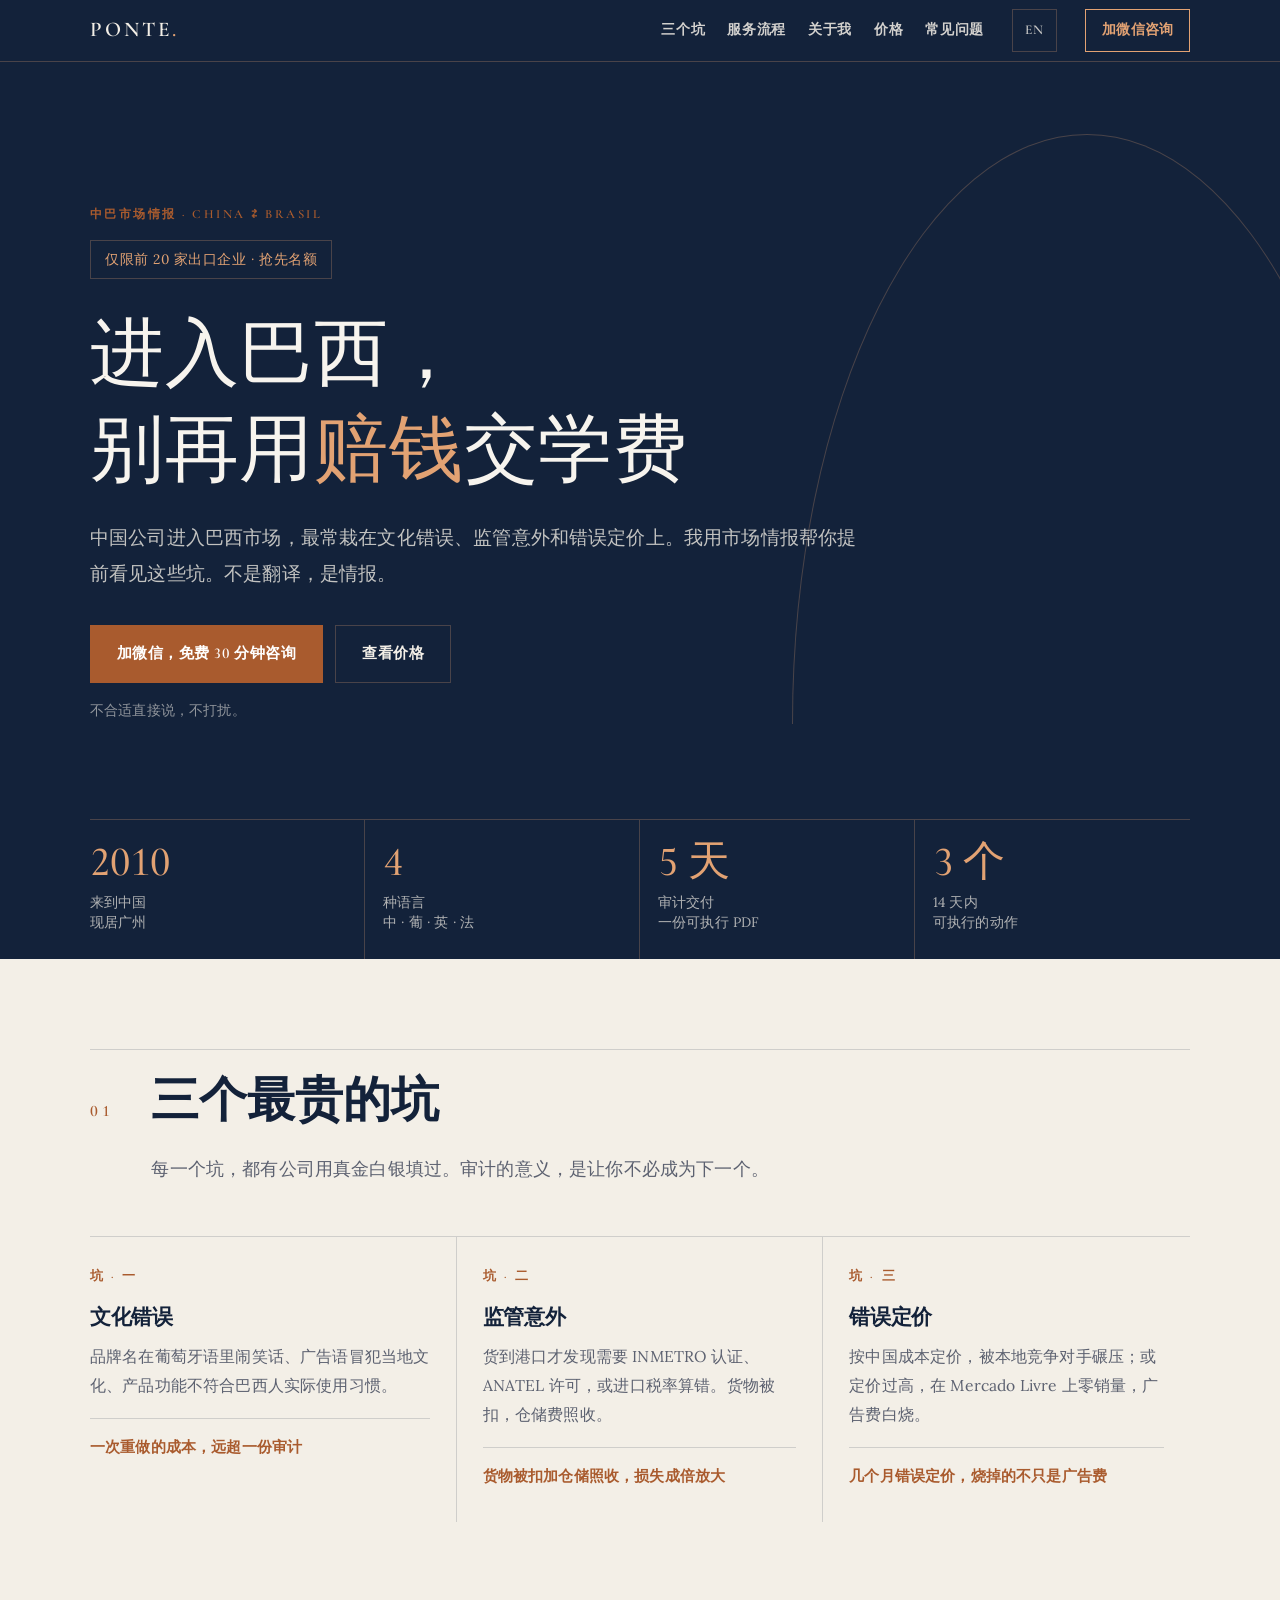
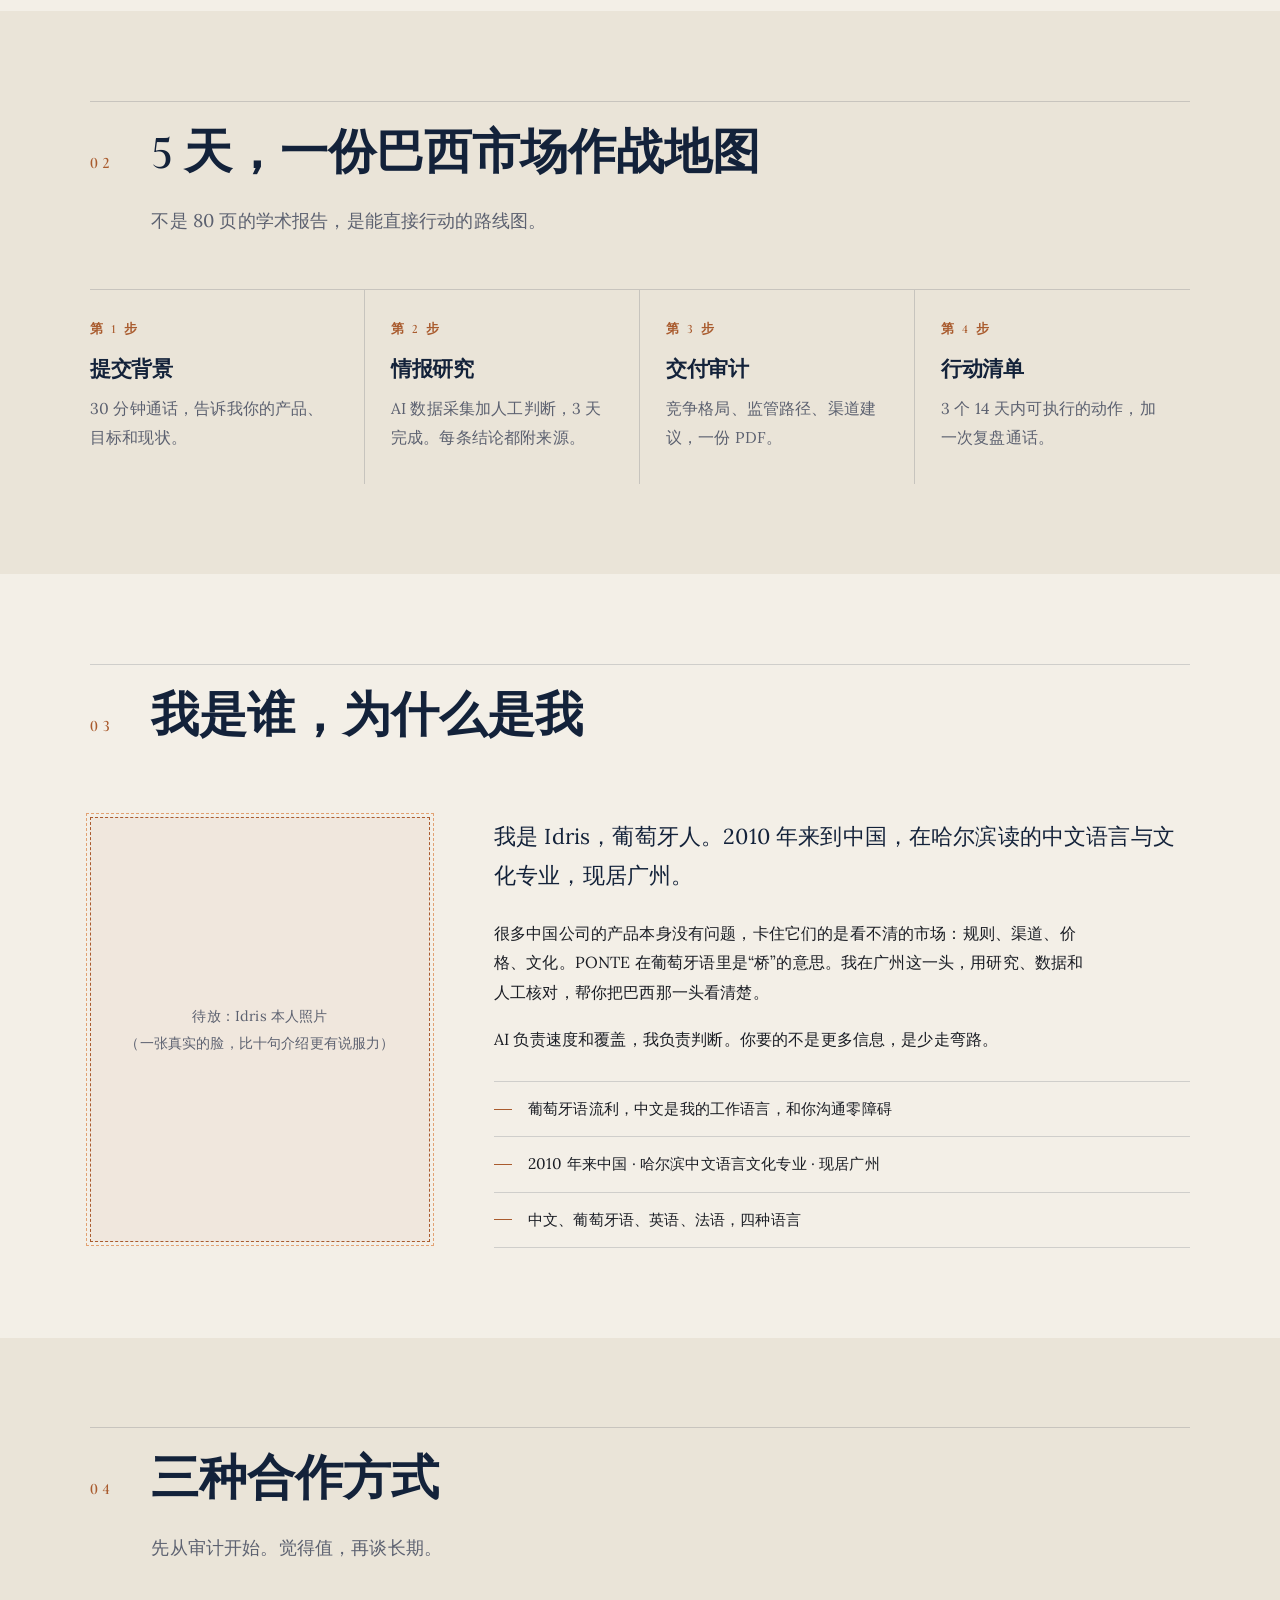
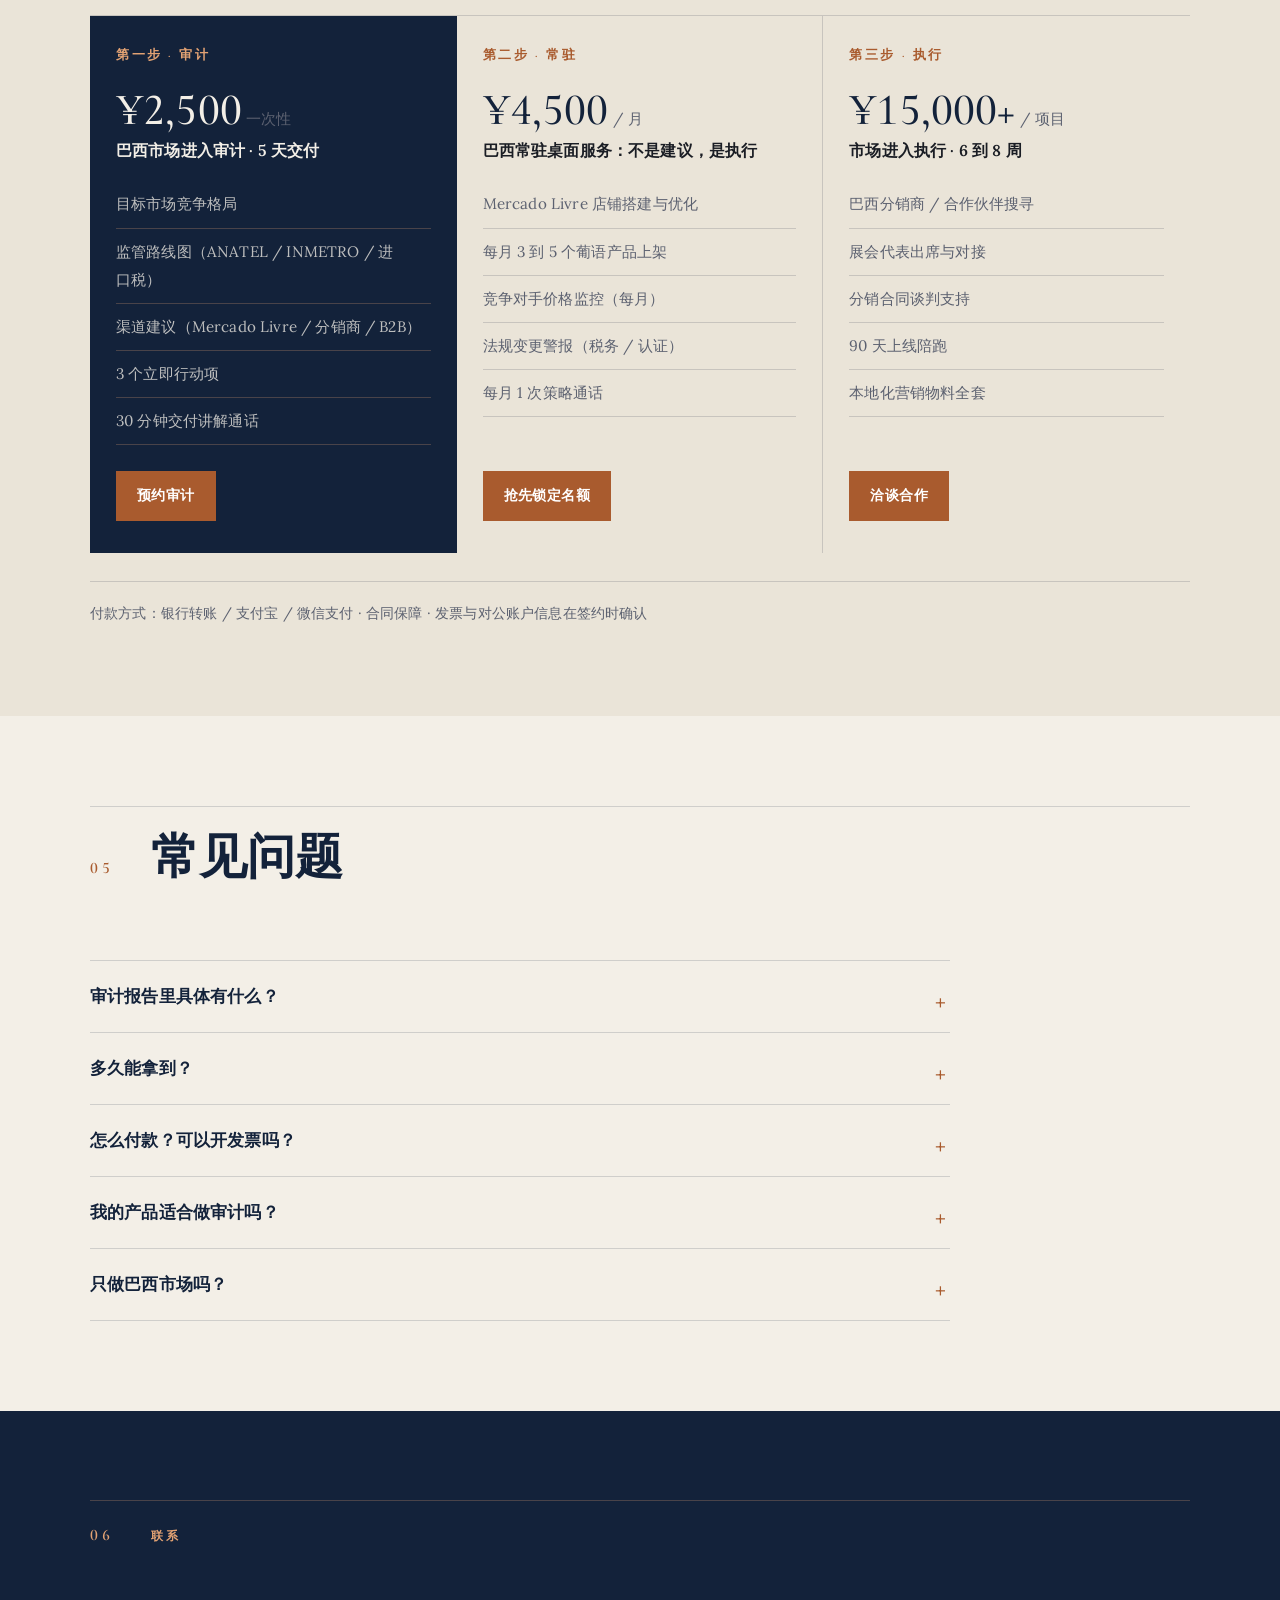
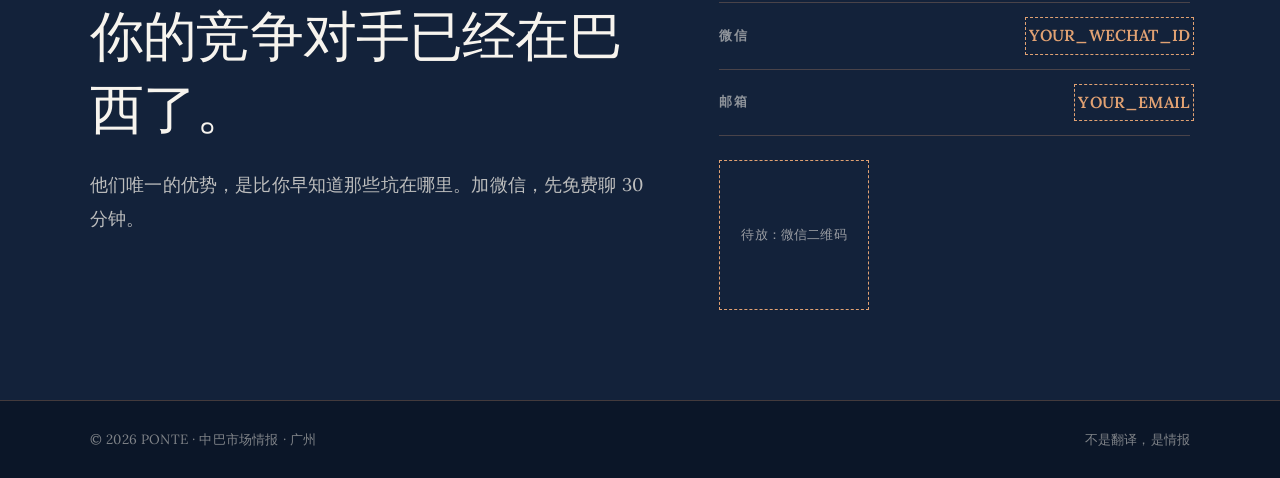
==== index.html @ df5a0ea7 "PONTE landing pages, preview version Co-Authored-By: Claude Opus 5.5 <noreply@anthropic.com>" ====
<!DOCTYPE html>
<html lang="zh-CN">
<head>
<meta charset="UTF-8">
<meta name="robots" content="noindex, nofollow">
<meta name="viewport" content="width=device-width, initial-scale=1.0">
<title>PONTE · 巴西市场情报</title>
<meta name="description" content="中国公司进入巴西市场，最常栽在文化错误、监管意外和错误定价上。PONTE 用市场情报帮你提前看见这些坑，不是翻译。">
<link rel="stylesheet" href="ponte.css">
<script>document.documentElement.classList.add('js')</script>
</head>
<body>

<nav>
  <a class="brand" href="#top">PONTE<b>.</b></a>
  <div class="nav-links">
    <a href="#pain">三个坑</a>
    <a href="#how">服务流程</a>
    <a href="#about">关于我</a>
    <a href="#pricing">价格</a>
    <a href="#faq">常见问题</a>
  </div>
  <a class="nav-lang" href="index-en.html" lang="en">EN</a>
  <a class="nav-cta" href="#contact">加微信咨询</a>
</nav>

<header class="hero" id="top">
  <div class="container">
    <span class="eyebrow">中巴市场情报 · China ⇄ Brasil</span>
    <span class="tag">仅限前 20 家出口企业 · 抢先名额</span>
    <h1>进入巴西，<br>别再用<em>赔钱</em>交学费</h1>
    <p class="hero-sub">中国公司进入巴西市场，最常栽在文化错误、监管意外和错误定价上。我用市场情报帮你提前看见这些坑。不是翻译，是情报。</p>
    <div class="hero-actions">
      <a class="btn" href="#contact">加微信，免费 30 分钟咨询</a>
      <a class="btn ghost" href="#pricing">查看价格</a>
    </div>
    <p class="hero-note">不合适直接说，不打扰。</p>

    <div class="ledger">
      <div><b>2010</b><span>来到中国<br>现居广州</span></div>
      <div><b>4</b><span>种语言<br>中 · 葡 · 英 · 法</span></div>
      <div><b>5 天</b><span>审计交付<br>一份可执行 PDF</span></div>
      <div><b>3 个</b><span>14 天内<br>可执行的动作</span></div>
    </div>
  </div>
</header>

<section class="section" id="pain">
  <div class="container">
    <div class="sec-head reveal">
      <span class="sec-num">01</span>
      <div class="sh-body">
        <h2 class="sec-title">三个最贵的坑</h2>
        <p class="lede">每一个坑，都有公司用真金白银填过。审计的意义，是让你不必成为下一个。</p>
      </div>
    </div>
    <div class="grid3 reveal">
      <div class="cell">
        <span class="k">坑 · 一</span>
        <h3>文化错误</h3>
        <p>品牌名在葡萄牙语里闹笑话、广告语冒犯当地文化、产品功能不符合巴西人实际使用习惯。</p>
        <p class="cost">一次重做的成本，远超一份审计</p>
      </div>
      <div class="cell">
        <span class="k">坑 · 二</span>
        <h3>监管意外</h3>
        <p>货到港口才发现需要 INMETRO 认证、ANATEL 许可，或进口税率算错。货物被扣，仓储费照收。</p>
        <p class="cost">货物被扣加仓储照收，损失成倍放大</p>
      </div>
      <div class="cell">
        <span class="k">坑 · 三</span>
        <h3>错误定价</h3>
        <p>按中国成本定价，被本地竞争对手碾压；或定价过高，在 Mercado Livre 上零销量，广告费白烧。</p>
        <p class="cost">几个月错误定价，烧掉的不只是广告费</p>
      </div>
    </div>
  </div>
</section>

<section class="section alt" id="how">
  <div class="container">
    <div class="sec-head reveal">
      <span class="sec-num">02</span>
      <div class="sh-body">
        <h2 class="sec-title">5 天，一份巴西市场作战地图</h2>
        <p class="lede">不是 80 页的学术报告，是能直接行动的路线图。</p>
      </div>
    </div>
    <div class="grid4 reveal">
      <div class="cell"><span class="k">第 1 步</span><h3>提交背景</h3><p>30 分钟通话，告诉我你的产品、目标和现状。</p></div>
      <div class="cell"><span class="k">第 2 步</span><h3>情报研究</h3><p>AI 数据采集加人工判断，3 天完成。每条结论都附来源。</p></div>
      <div class="cell"><span class="k">第 3 步</span><h3>交付审计</h3><p>竞争格局、监管路径、渠道建议，一份 PDF。</p></div>
      <div class="cell"><span class="k">第 4 步</span><h3>行动清单</h3><p>3 个 14 天内可执行的动作，加一次复盘通话。</p></div>
    </div>
  </div>
</section>

<section class="section" id="about">
  <div class="container">
    <div class="sec-head reveal">
      <span class="sec-num">03</span>
      <div class="sh-body"><h2 class="sec-title">我是谁，为什么是我</h2></div>
    </div>
    <div class="founder reveal">
      <div class="photo-slot todo">待放：Idris 本人照片<br>（一张真实的脸，比十句介绍更有说服力）</div>
      <div>
        <p class="big">我是 Idris，葡萄牙人。2010 年来到中国，在哈尔滨读的中文语言与文化专业，现居广州。</p>
        <p>很多中国公司的产品本身没有问题，卡住它们的是看不清的市场：规则、渠道、价格、文化。PONTE 在葡萄牙语里是“桥”的意思。我在广州这一头，用研究、数据和人工核对，帮你把巴西那一头看清楚。</p>
        <p>AI 负责速度和覆盖，我负责判断。你要的不是更多信息，是少走弯路。</p>
        <ul class="facts">
          <li>葡萄牙语流利，中文是我的工作语言，和你沟通零障碍</li>
          <li>2010 年来中国 · 哈尔滨中文语言文化专业 · 现居广州</li>
          <li>中文、葡萄牙语、英语、法语，四种语言</li>
        </ul>
      </div>
    </div>
  </div>
</section>

<section class="section alt" id="pricing">
  <div class="container">
    <div class="sec-head reveal">
      <span class="sec-num">04</span>
      <div class="sh-body">
        <h2 class="sec-title">三种合作方式</h2>
        <p class="lede">先从审计开始。觉得值，再谈长期。</p>
      </div>
    </div>
    <div class="grid3 reveal">
      <div class="cell tier feature">
        <span class="k">第一步 · 审计</span>
        <div class="price">¥2,500<small>一次性</small></div>
        <p class="what">巴西市场进入审计 · 5 天交付</p>
        <ul>
          <li>目标市场竞争格局</li>
          <li>监管路线图（ANATEL / INMETRO / 进口税）</li>
          <li>渠道建议（Mercado Livre / 分销商 / B2B）</li>
          <li>3 个立即行动项</li>
          <li>30 分钟交付讲解通话</li>
        </ul>
        <a class="btn" href="#contact">预约审计</a>
      </div>
      <div class="cell tier">
        <span class="k">第二步 · 常驻</span>
        <div class="price">¥4,500<small>/ 月</small></div>
        <p class="what">巴西常驻桌面服务：不是建议，是执行</p>
        <ul>
          <li>Mercado Livre 店铺搭建与优化</li>
          <li>每月 3 到 5 个葡语产品上架</li>
          <li>竞争对手价格监控（每月）</li>
          <li>法规变更警报（税务 / 认证）</li>
          <li>每月 1 次策略通话</li>
        </ul>
        <a class="btn" href="#contact">抢先锁定名额</a>
      </div>
      <div class="cell tier">
        <span class="k">第三步 · 执行</span>
        <div class="price">¥15,000+<small>/ 项目</small></div>
        <p class="what">市场进入执行 · 6 到 8 周</p>
        <ul>
          <li>巴西分销商 / 合作伙伴搜寻</li>
          <li>展会代表出席与对接</li>
          <li>分销合同谈判支持</li>
          <li>90 天上线陪跑</li>
          <li>本地化营销物料全套</li>
        </ul>
        <a class="btn" href="#contact">洽谈合作</a>
      </div>
    </div>
    <p class="paynote">付款方式：银行转账 / 支付宝 / 微信支付 · 合同保障 · 发票与对公账户信息在签约时确认</p>
  </div>
</section>

<section class="section" id="faq">
  <div class="container">
    <div class="sec-head reveal">
      <span class="sec-num">05</span>
      <div class="sh-body"><h2 class="sec-title">常见问题</h2></div>
    </div>
    <div class="faq reveal">
      <details><summary>审计报告里具体有什么？</summary>
        <p>竞争格局、监管路线（ANATEL / INMETRO / 进口税）、渠道建议（Mercado Livre / 分销商 / B2B），以及 3 个 14 天内可执行的动作。交付后有一次 30 分钟讲解通话。</p></details>
      <details><summary>多久能拿到？</summary>
        <p>背景通话之后 5 天内交付 PDF。</p></details>
      <details><summary>怎么付款？可以开发票吗？</summary>
        <p>支持银行转账、支付宝和微信支付。发票与对公账户信息在签约时确认。</p></details>
      <details><summary>我的产品适合做审计吗？</summary>
        <p>先加微信，免费聊 30 分钟。不合适我会直接告诉你，不浪费你的时间。</p></details>
      <details><summary>只做巴西市场吗？</summary>
        <p>是的，现阶段只做巴西。</p></details>
    </div>
  </div>
</section>

<section class="section on-dark" id="contact">
  <div class="container">
    <div class="sec-head reveal">
      <span class="sec-num">06</span>
      <div class="sh-body"><span class="eyebrow" style="margin:0">联系</span></div>
    </div>
    <div class="contact reveal">
      <div>
        <h2>你的竞争对手已经在巴西了。</h2>
        <p class="lede">他们唯一的优势，是比你早知道那些坑在哪里。加微信，先免费聊 30 分钟。</p>
      </div>
      <div>
        <div class="cards">
          <div class="row"><span>微信</span><b class="todo">YOUR_WECHAT_ID</b></div>
          <div class="row"><span>邮箱</span><b class="todo">YOUR_EMAIL</b></div>
        </div>
        <div class="qr-slot">待放：微信二维码</div>
      </div>
    </div>
  </div>
</section>

<footer><div class="container"><span>© 2026 PONTE · 中巴市场情报 · 广州</span><span>不是翻译，是情报</span></div></footer>

<script>
(function(){
  var els=document.querySelectorAll('.reveal');
  if(!('IntersectionObserver' in window)){els.forEach(function(e){e.classList.add('in')});return}
  var io=new IntersectionObserver(function(es){es.forEach(function(e){if(e.isIntersecting){e.target.classList.add('in');io.unobserve(e.target)}})},{rootMargin:'0px 0px -8% 0px'});
  els.forEach(function(e){io.observe(e)});
})();
</script>
</body>
</html>
---- ponte.css ----
/* ============================================================
   PONTE — design system v2
   Same language as the Roots Football Academy site: modernist,
   flat surfaces, ruled lines, no rounded corners, flush-left,
   numbered sections, ONE accent colour.
   Own palette (navy + copper) so PONTE reads as a separate business.
   Fonts are self-hosted: Google Fonts is blocked in mainland China.
   Chinese falls back to system serifs (Songti / Source Han / SimSun).
   ============================================================ */

@font-face{font-family:'Cormorant Garamond';font-style:normal;font-weight:500;font-display:swap;src:url('fonts/cormorant-garamond-latin-500-normal.woff2') format('woff2')}
@font-face{font-family:'Cormorant Garamond';font-style:normal;font-weight:600;font-display:swap;src:url('fonts/cormorant-garamond-latin-600-normal.woff2') format('woff2')}
@font-face{font-family:'Cormorant Garamond';font-style:italic;font-weight:500;font-display:swap;src:url('fonts/cormorant-garamond-latin-500-italic.woff2') format('woff2')}
@font-face{font-family:'Lora';font-style:normal;font-weight:400;font-display:swap;src:url('fonts/lora-latin-400-normal.woff2') format('woff2')}
@font-face{font-family:'Lora';font-style:normal;font-weight:600;font-display:swap;src:url('fonts/lora-latin-600-normal.woff2') format('woff2')}

:root{
  --navy:#13223A; --navy2:#0B1628;
  --copper:#A95B2E;            /* accent on light ground */
  --copper-lt:#E2A273;         /* accent on navy */
  --paper:#F3EFE7; --paper2:#EAE4D8;
  --ink:#1A1D24; --grey:#5C6170; --white:#FFFFFF;
  --line:rgba(19,34,58,.16);
  --line-dark:rgba(226,162,115,.26);
  --serif-d:'Cormorant Garamond','Songti SC','STSong','Source Han Serif SC','Noto Serif SC','SimSun',Georgia,serif;
  --serif-b:'Lora','Songti SC','STSong','Source Han Serif SC','Noto Serif SC','SimSun',Georgia,serif;
  --pad:clamp(56px,7vw,104px);
  --gut:clamp(16px,5vw,40px);
}
*{margin:0;padding:0;box-sizing:border-box}
html{-webkit-text-size-adjust:100%}
body{font-variant-numeric:lining-nums;font-family:var(--serif-b);color:var(--ink);background:var(--paper);line-height:1.7;
  font-size:16px;overflow-x:hidden;text-wrap:pretty;-webkit-font-smoothing:antialiased}
:lang(zh) body,body:lang(zh){letter-spacing:.01em;line-height:1.85}
h1,h2,h3,h4{font-variant-numeric:lining-nums;font-family:var(--serif-d);font-weight:600;letter-spacing:-.015em;line-height:1.14}
a{color:inherit;text-decoration:none}
img{max-width:100%;display:block}
::selection{background:var(--copper-lt);color:var(--navy2)}
.container{max-width:1180px;margin:0 auto;padding:0 var(--gut)}
.section{padding:var(--pad) 0}
.on-dark{background:var(--navy);color:var(--paper)}
.alt{background:var(--paper2)}

/* ---------- type ---------- */
.eyebrow{display:block;font-family:var(--serif-d);font-weight:600;font-size:.78rem;letter-spacing:.2em;
  text-transform:uppercase;color:var(--copper);margin-bottom:14px}
.on-dark .eyebrow{color:var(--copper-lt)}
.sec-head{display:flex;gap:clamp(16px,3vw,44px);align-items:baseline;border-top:1px solid var(--line);
  padding-top:20px;margin-bottom:clamp(30px,4vw,52px)}
.on-dark .sec-head{border-color:var(--line-dark)}
.sec-num{font-family:var(--serif-d);font-size:1rem;font-weight:600;letter-spacing:.22em;color:var(--copper);
  font-variant-numeric:lining-nums tabular-nums;flex-shrink:0}
.on-dark .sec-num{color:var(--copper-lt)}
.sh-body{flex:1;min-width:0}
.sec-title{font-size:clamp(1.75rem,3.9vw,3rem);line-height:1.12;color:var(--navy);margin-bottom:.4em}
body:lang(zh) .sec-title{line-height:1.3;letter-spacing:0}
.on-dark .sec-title{color:var(--paper)}
.lede{font-size:clamp(1rem,1.5vw,1.15rem);color:var(--grey);max-width:62ch}
.on-dark .lede{color:rgba(243,239,231,.76)}

/* ---------- nav ---------- */
nav{position:sticky;top:0;z-index:100;height:62px;display:flex;align-items:center;gap:28px;
  padding:0 max(var(--gut),calc((100% - 1180px)/2 + var(--gut)));background:var(--navy);
  border-bottom:1px solid var(--line-dark);color:rgba(243,239,231,.86)}
.brand{font-family:var(--serif-d);font-weight:600;font-size:21px;letter-spacing:.14em;color:var(--paper)}
.brand b{color:var(--copper-lt);font-weight:600}
.nav-links{display:flex;gap:22px;margin-left:auto;font-family:var(--serif-d);font-weight:600;font-size:13.5px;
  letter-spacing:.05em;white-space:nowrap}
.nav-links a:hover{color:var(--copper-lt)}
.nav-cta{color:var(--copper-lt);border:1px solid var(--copper-lt);padding:8px 16px;font-family:var(--serif-d);
  font-weight:600;font-size:13.5px;white-space:nowrap;transition:background .18s}
.nav-cta:hover{background:rgba(226,162,115,.14)}
.nav-lang{font-family:var(--serif-d);font-weight:600;font-size:13.5px;letter-spacing:.08em;color:rgba(243,239,231,.8);border:1px solid var(--line-dark);padding:8px 12px}
.nav-lang:hover{color:var(--copper-lt)}
@media(max-width:820px){.nav-links{display:none}.nav-lang{margin-left:auto}.nav-cta{padding:8px 12px}}

/* ---------- hero ---------- */
.hero{background:var(--navy);color:var(--paper);position:relative;overflow:hidden;
  padding:clamp(72px,11vw,150px) 0 0}
.hero::after{content:"";position:absolute;right:-8vw;top:8%;width:46vw;height:46vw;max-width:620px;max-height:620px;
  border:1px solid var(--line-dark);border-radius:50% 50% 0 0/100% 100% 0 0;border-bottom:none;pointer-events:none}
.hero .container{position:relative;z-index:1}
.hero .tag{display:inline-block;border:1px solid var(--line-dark);color:var(--copper-lt);font-size:.85rem;
  padding:6px 14px;margin-bottom:28px;letter-spacing:.04em}
.hero h1{font-weight:500;font-size:clamp(2.1rem,6.4vw,4.6rem);line-height:1.12;max-width:14em;color:#F7F4EE}
body:lang(zh) .hero h1{line-height:1.3;letter-spacing:.01em}
.hero h1 em{font-style:normal;color:var(--copper-lt)}
.hero-sub{margin-top:22px;max-width:40em;font-size:clamp(1rem,1.6vw,1.2rem);color:rgba(243,239,231,.78)}
.hero-actions{display:flex;gap:12px;flex-wrap:wrap;margin-top:34px}
.btn{display:inline-flex;align-items:center;justify-content:center;gap:8px;font-family:var(--serif-d);
  font-weight:600;font-size:15px;letter-spacing:.03em;padding:14px 26px;border:1px solid var(--copper);
  background:var(--copper);color:#fff;transition:background .18s,color .18s;cursor:pointer}
.btn:hover{background:transparent;color:var(--copper)}
.on-dark .btn:hover,.hero .btn:hover{color:var(--copper-lt)}
.btn.ghost{background:transparent;color:var(--paper);border-color:var(--line-dark)}
.btn.ghost:hover{border-color:var(--copper-lt);color:var(--copper-lt)}
.hero-note{margin-top:14px;font-size:.88rem;color:rgba(243,239,231,.56)}

/* ledger: the credentials strip under the hero, as on the Roots site */
.ledger{display:grid;grid-template-columns:repeat(4,1fr);margin-top:clamp(56px,8vw,96px);
  border-top:1px solid var(--line-dark)}
.ledger div{padding:22px 18px 26px 0;border-right:1px solid var(--line-dark)}
.ledger div+div{padding-left:18px}
.ledger div:last-child{border-right:none}
.ledger b{display:block;font-family:var(--serif-d);font-weight:500;font-size:clamp(1.8rem,3.4vw,2.6rem);
  line-height:1;color:var(--copper-lt);font-variant-numeric:lining-nums tabular-nums}
.ledger span{display:block;margin-top:8px;font-size:.86rem;color:rgba(243,239,231,.7);line-height:1.5}
@media(max-width:720px){.ledger{grid-template-columns:1fr 1fr}
  .ledger div:nth-child(2){border-right:none}
  .ledger div:nth-child(3){padding-left:0}
  .ledger div:nth-child(n+3){border-top:1px solid var(--line-dark)}}

/* ---------- ruled grids ---------- */
.grid3{display:grid;grid-template-columns:repeat(3,1fr);border-top:1px solid var(--line)}
.grid4{display:grid;grid-template-columns:repeat(4,1fr);border-top:1px solid var(--line)}
.cell{padding:28px 26px 32px 0;border-right:1px solid var(--line)}
.cell+.cell{padding-left:26px}
.cell:last-child{border-right:none}
.on-dark .grid3,.on-dark .grid4{border-color:var(--line-dark)}
.on-dark .cell{border-color:var(--line-dark)}
.cell .k{font-family:var(--serif-d);font-weight:600;font-size:.8rem;letter-spacing:.2em;color:var(--copper);display:block;margin-bottom:14px}
.cell h3{font-size:1.5rem;color:var(--navy);margin-bottom:10px}
body:lang(zh) .cell h3{font-size:1.3rem;line-height:1.4}
.on-dark .cell h3{color:var(--paper)}
.cell p{color:var(--grey);font-size:.98rem}
.on-dark .cell p{color:rgba(243,239,231,.74)}
.cell .cost{margin-top:18px;padding-top:14px;border-top:1px solid var(--line);font-size:.92rem;color:var(--copper);font-weight:600}
@media(max-width:900px){.grid4{grid-template-columns:1fr 1fr}
  .grid4 .cell:nth-child(2){border-right:none}
  .grid4 .cell:nth-child(3){padding-left:0}
  .grid4 .cell:nth-child(n+3){border-top:1px solid var(--line)}}
@media(max-width:720px){.grid3,.grid4{grid-template-columns:1fr}
  .cell,.cell+.cell,.grid4 .cell:nth-child(3){padding:24px 0 26px;border-right:none}
  .cell+.cell,.grid4 .cell:nth-child(n+2){border-top:1px solid var(--line)}
  .on-dark .cell+.cell{border-color:var(--line-dark)}}

/* ---------- founder ---------- */
.founder{display:grid;grid-template-columns:minmax(220px,340px) 1fr;gap:clamp(28px,5vw,72px);align-items:start}
.photo-slot{aspect-ratio:4/5;border:1px dashed var(--copper);display:flex;align-items:center;justify-content:center;
  text-align:center;padding:20px;color:var(--grey);font-size:.9rem;background:rgba(169,91,46,.05)}
.founder p{margin-bottom:1.1em;max-width:60ch}
.founder p.big{font-family:var(--serif-d);font-size:clamp(1.3rem,2.2vw,1.7rem);line-height:1.45;color:var(--navy)}
body:lang(zh) .founder p.big{font-family:var(--serif-b);font-size:clamp(1.1rem,1.8vw,1.35rem);line-height:1.8}
.facts{list-style:none;border-top:1px solid var(--line);margin-top:26px}
.facts li{padding:13px 0;border-bottom:1px solid var(--line);display:flex;gap:16px;font-size:.96rem}
.facts li::before{content:"";width:18px;height:1px;background:var(--copper);margin-top:.9em;flex-shrink:0}
@media(max-width:760px){.founder{grid-template-columns:1fr}.photo-slot{max-width:280px}}

/* ---------- pricing ---------- */
.tier{display:flex;flex-direction:column}
.tier .price{font-family:var(--serif-d);font-weight:500;font-size:clamp(2rem,3.6vw,2.8rem);line-height:1;color:var(--navy);
  font-variant-numeric:lining-nums tabular-nums;margin:6px 0 4px}
.tier .price small{font-size:.95rem;color:var(--grey);font-family:var(--serif-b);font-weight:400;margin-left:4px}
.tier .what{font-weight:600;color:var(--ink);margin-bottom:16px}
.tier ul{list-style:none;margin-bottom:26px;flex:1}
.tier li{padding:9px 0;border-bottom:1px solid var(--line);font-size:.95rem;color:var(--grey)}
.tier .btn{align-self:flex-start;padding:11px 20px;font-size:14px}
.tier.feature{background:var(--navy);color:var(--paper);padding-left:26px;padding-right:26px;border-right:none}
.tier.feature .price,.tier.feature .what{color:var(--paper)}
.tier.feature li{color:rgba(243,239,231,.76);border-color:var(--line-dark)}
.tier.feature .k{color:var(--copper-lt)}
@media(max-width:720px){.tier.feature{padding:26px 20px}}
.paynote{margin-top:28px;padding-top:18px;border-top:1px solid var(--line);font-size:.9rem;color:var(--grey)}

/* ---------- FAQ ---------- */
.faq{border-top:1px solid var(--line);max-width:860px}
.faq details{border-bottom:1px solid var(--line)}
.faq summary{list-style:none;cursor:pointer;padding:20px 40px 20px 0;position:relative;font-weight:600;color:var(--navy);font-size:1.05rem}
.faq summary::-webkit-details-marker{display:none}
.faq summary::after{content:"+";position:absolute;right:4px;top:14px;font-family:var(--serif-d);font-size:1.7rem;color:var(--copper);transition:transform .2s}
.faq details[open] summary::after{transform:rotate(45deg)}
.faq details p{padding:0 0 22px;color:var(--grey);max-width:66ch}

/* ---------- contact ---------- */
.contact{display:grid;grid-template-columns:1.2fr 1fr;gap:clamp(28px,5vw,72px);align-items:start}
.contact h2{font-weight:500;font-size:clamp(2rem,4.6vw,3.4rem);line-height:1.15;color:#F7F4EE}
body:lang(zh) .contact h2{line-height:1.35}
.contact .lede{margin-top:18px}
.cards{border-top:1px solid var(--line-dark)}
.cards .row{display:flex;justify-content:space-between;align-items:center;gap:16px;padding:18px 0;border-bottom:1px solid var(--line-dark)}
.cards .row span{font-size:.82rem;letter-spacing:.14em;text-transform:uppercase;color:rgba(243,239,231,.56);font-family:var(--serif-d);font-weight:600}
.cards .row b{font-weight:600;color:var(--copper-lt);word-break:break-all;text-align:right}
.qr-slot{margin-top:24px;width:150px;aspect-ratio:1;border:1px dashed var(--copper-lt);display:flex;align-items:center;
  justify-content:center;text-align:center;font-size:.82rem;color:rgba(243,239,231,.6);padding:12px}
.todo{outline:1px dashed var(--copper-lt);outline-offset:3px}
@media(max-width:820px){.contact{grid-template-columns:1fr}}

footer{background:var(--navy2);color:rgba(243,239,231,.5);font-size:.84rem;padding:26px 0;border-top:1px solid var(--line-dark)}
footer .container{display:flex;justify-content:space-between;gap:16px;flex-wrap:wrap}

/* ---------- motion ---------- */
.js .reveal{opacity:0;transform:translateY(14px);transition:opacity .7s ease,transform .7s ease}
.js .reveal.in{opacity:1;transform:none}
@media(prefers-reduced-motion:reduce){html{scroll-behavior:auto}.js .reveal{opacity:1;transform:none;transition:none}}
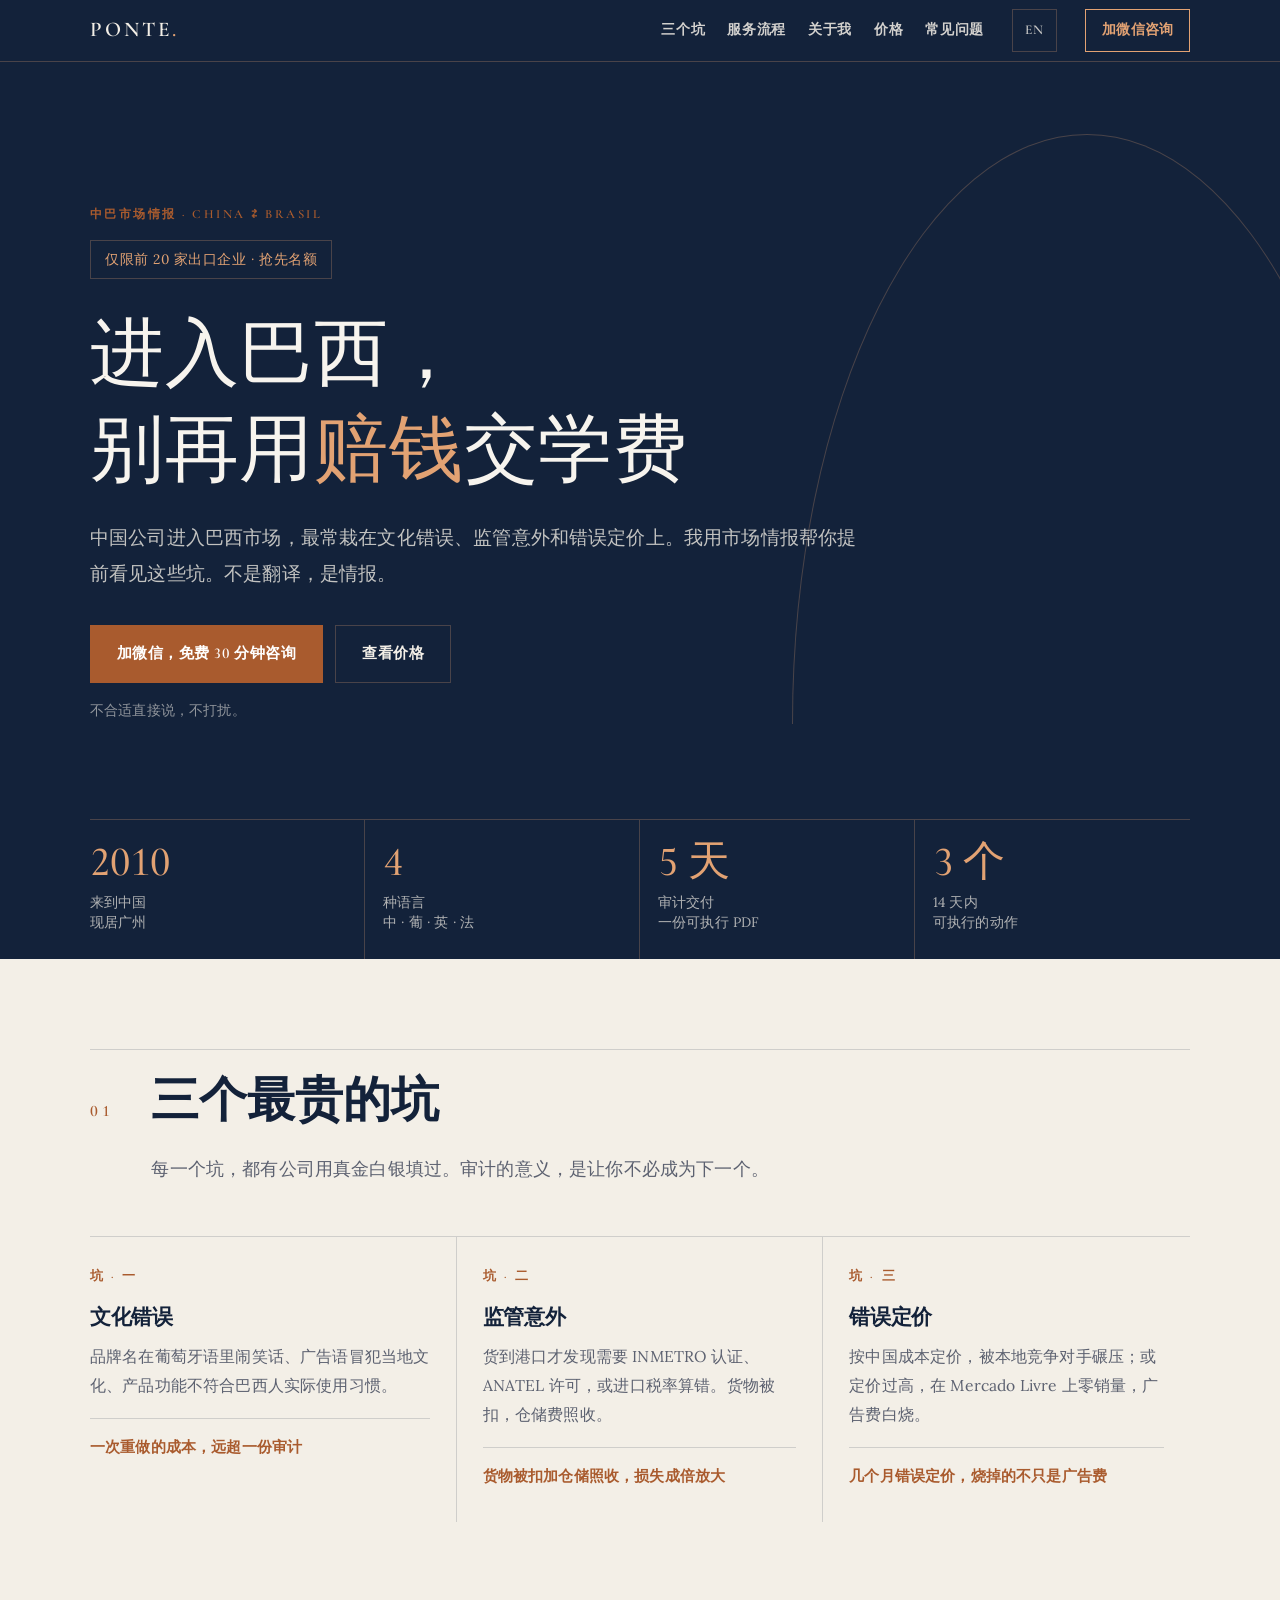
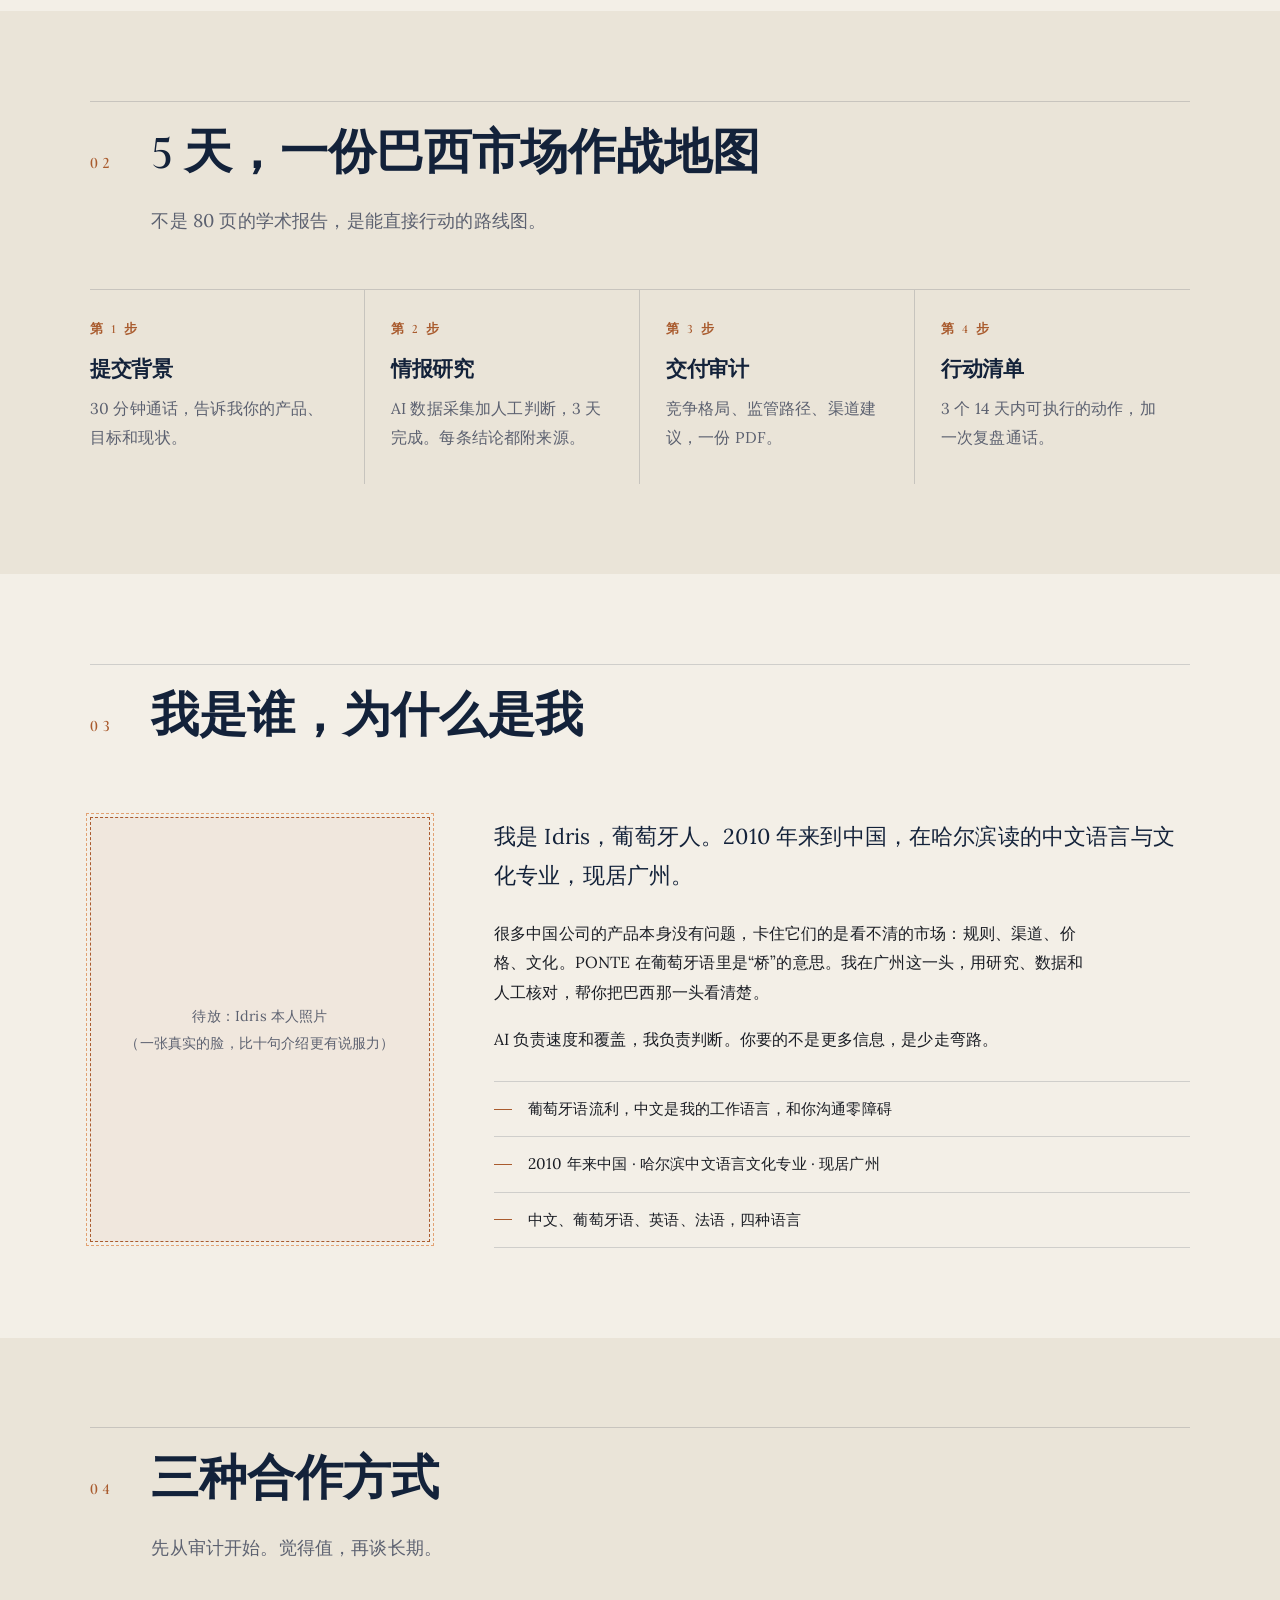
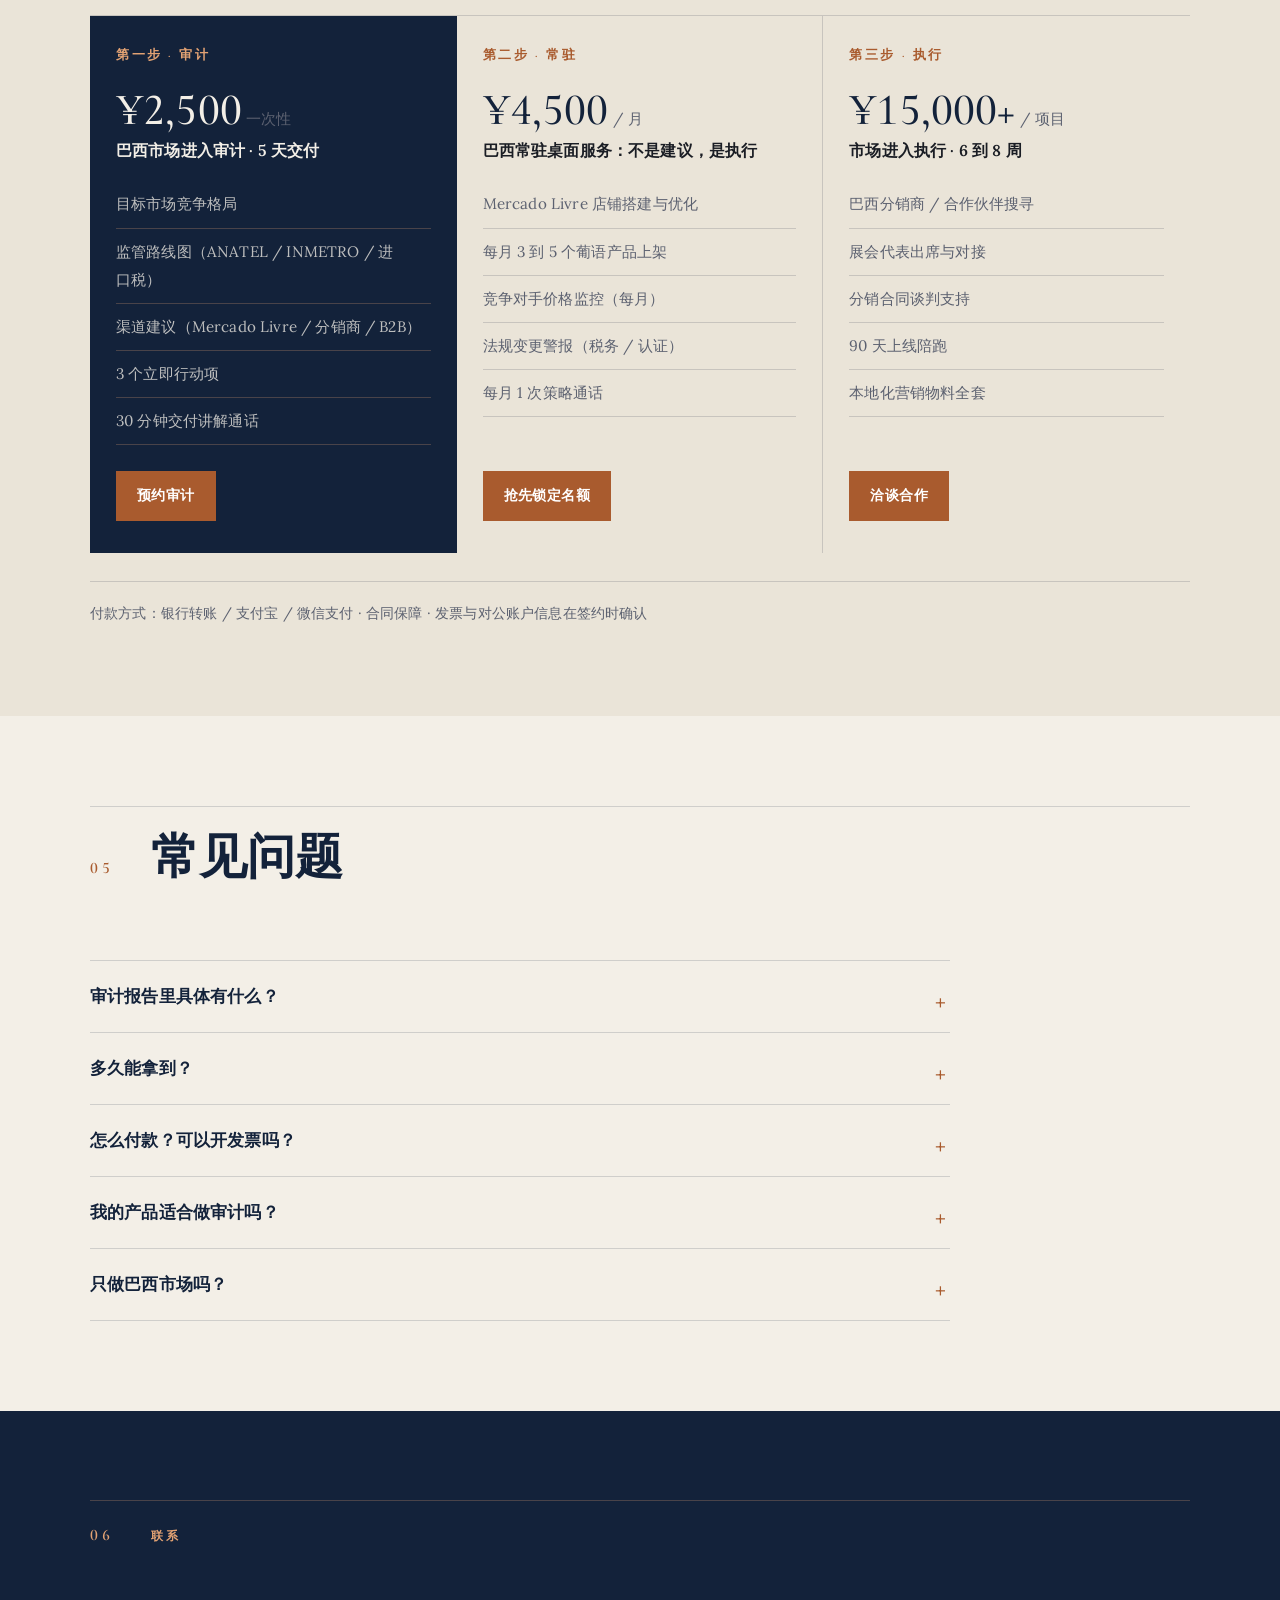
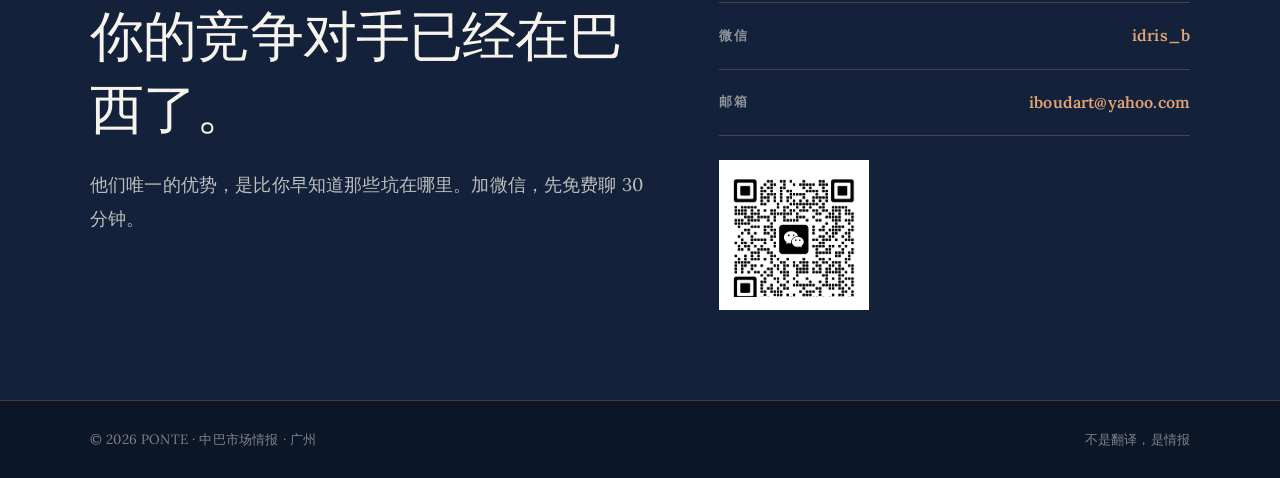
==== commit af98cac1: "Add real contacts, remove factory audit and QC cards, 2-column services Co-Authored-By: Claude Sonne" ====
--- a/index.html
+++ b/index.html
@@ -205,10 +205,10 @@
       </div>
       <div>
         <div class="cards">
-          <div class="row"><span>微信</span><b class="todo">YOUR_WECHAT_ID</b></div>
-          <div class="row"><span>邮箱</span><b class="todo">YOUR_EMAIL</b></div>
+          <div class="row"><span>微信</span><b>idris_b</b></div>
+          <div class="row"><span>邮箱</span><b><a href="mailto:iboudart@yahoo.com">iboudart@yahoo.com</a></b></div>
         </div>
-        <div class="qr-slot">待放：微信二维码</div>
+        <img class="qr-img" src="wechat-qr.png" alt="WeChat QR idris_b" width="150" height="150">
       </div>
     </div>
   </div>
--- a/ponte.css
+++ b/ponte.css
@@ -72,7 +72,7 @@
 .nav-cta:hover{background:rgba(226,162,115,.14)}
 .nav-lang{font-family:var(--serif-d);font-weight:600;font-size:13.5px;letter-spacing:.08em;color:rgba(243,239,231,.8);border:1px solid var(--line-dark);padding:8px 12px}
 .nav-lang:hover{color:var(--copper-lt)}
-@media(max-width:820px){.nav-links{display:none}.nav-lang{margin-left:auto}.nav-cta{padding:8px 12px}}
+@media(max-width:820px){.nav-links{display:none}.nav-lang,.nav-links+.nav-cta{margin-left:auto}.nav-cta{padding:8px 12px}}
 
 /* ---------- hero ---------- */
 .hero{background:var(--navy);color:var(--paper);position:relative;overflow:hidden;
@@ -112,6 +112,7 @@
 
 /* ---------- ruled grids ---------- */
 .grid3{display:grid;grid-template-columns:repeat(3,1fr);border-top:1px solid var(--line)}
+.grid2{display:grid;grid-template-columns:repeat(2,1fr);border-top:1px solid var(--line)}
 .grid4{display:grid;grid-template-columns:repeat(4,1fr);border-top:1px solid var(--line)}
 .cell{padding:28px 26px 32px 0;border-right:1px solid var(--line)}
 .cell+.cell{padding-left:26px}
@@ -129,7 +130,7 @@
   .grid4 .cell:nth-child(2){border-right:none}
   .grid4 .cell:nth-child(3){padding-left:0}
   .grid4 .cell:nth-child(n+3){border-top:1px solid var(--line)}}
-@media(max-width:720px){.grid3,.grid4{grid-template-columns:1fr}
+@media(max-width:720px){.grid2,.grid3,.grid4{grid-template-columns:1fr}
   .cell,.cell+.cell,.grid4 .cell:nth-child(3){padding:24px 0 26px;border-right:none}
   .cell+.cell,.grid4 .cell:nth-child(n+2){border-top:1px solid var(--line)}
   .on-dark .cell+.cell{border-color:var(--line-dark)}}
@@ -180,6 +181,8 @@
 .cards .row{display:flex;justify-content:space-between;align-items:center;gap:16px;padding:18px 0;border-bottom:1px solid var(--line-dark)}
 .cards .row span{font-size:.82rem;letter-spacing:.14em;text-transform:uppercase;color:rgba(243,239,231,.56);font-family:var(--serif-d);font-weight:600}
 .cards .row b{font-weight:600;color:var(--copper-lt);word-break:break-all;text-align:right}
+.qr-img{margin-top:24px;width:150px;height:150px;background:#fff;padding:6px;object-fit:contain}
+.cards .row b a{color:var(--copper-lt)}
 .qr-slot{margin-top:24px;width:150px;aspect-ratio:1;border:1px dashed var(--copper-lt);display:flex;align-items:center;
   justify-content:center;text-align:center;font-size:.82rem;color:rgba(243,239,231,.6);padding:12px}
 .todo{outline:1px dashed var(--copper-lt);outline-offset:3px}
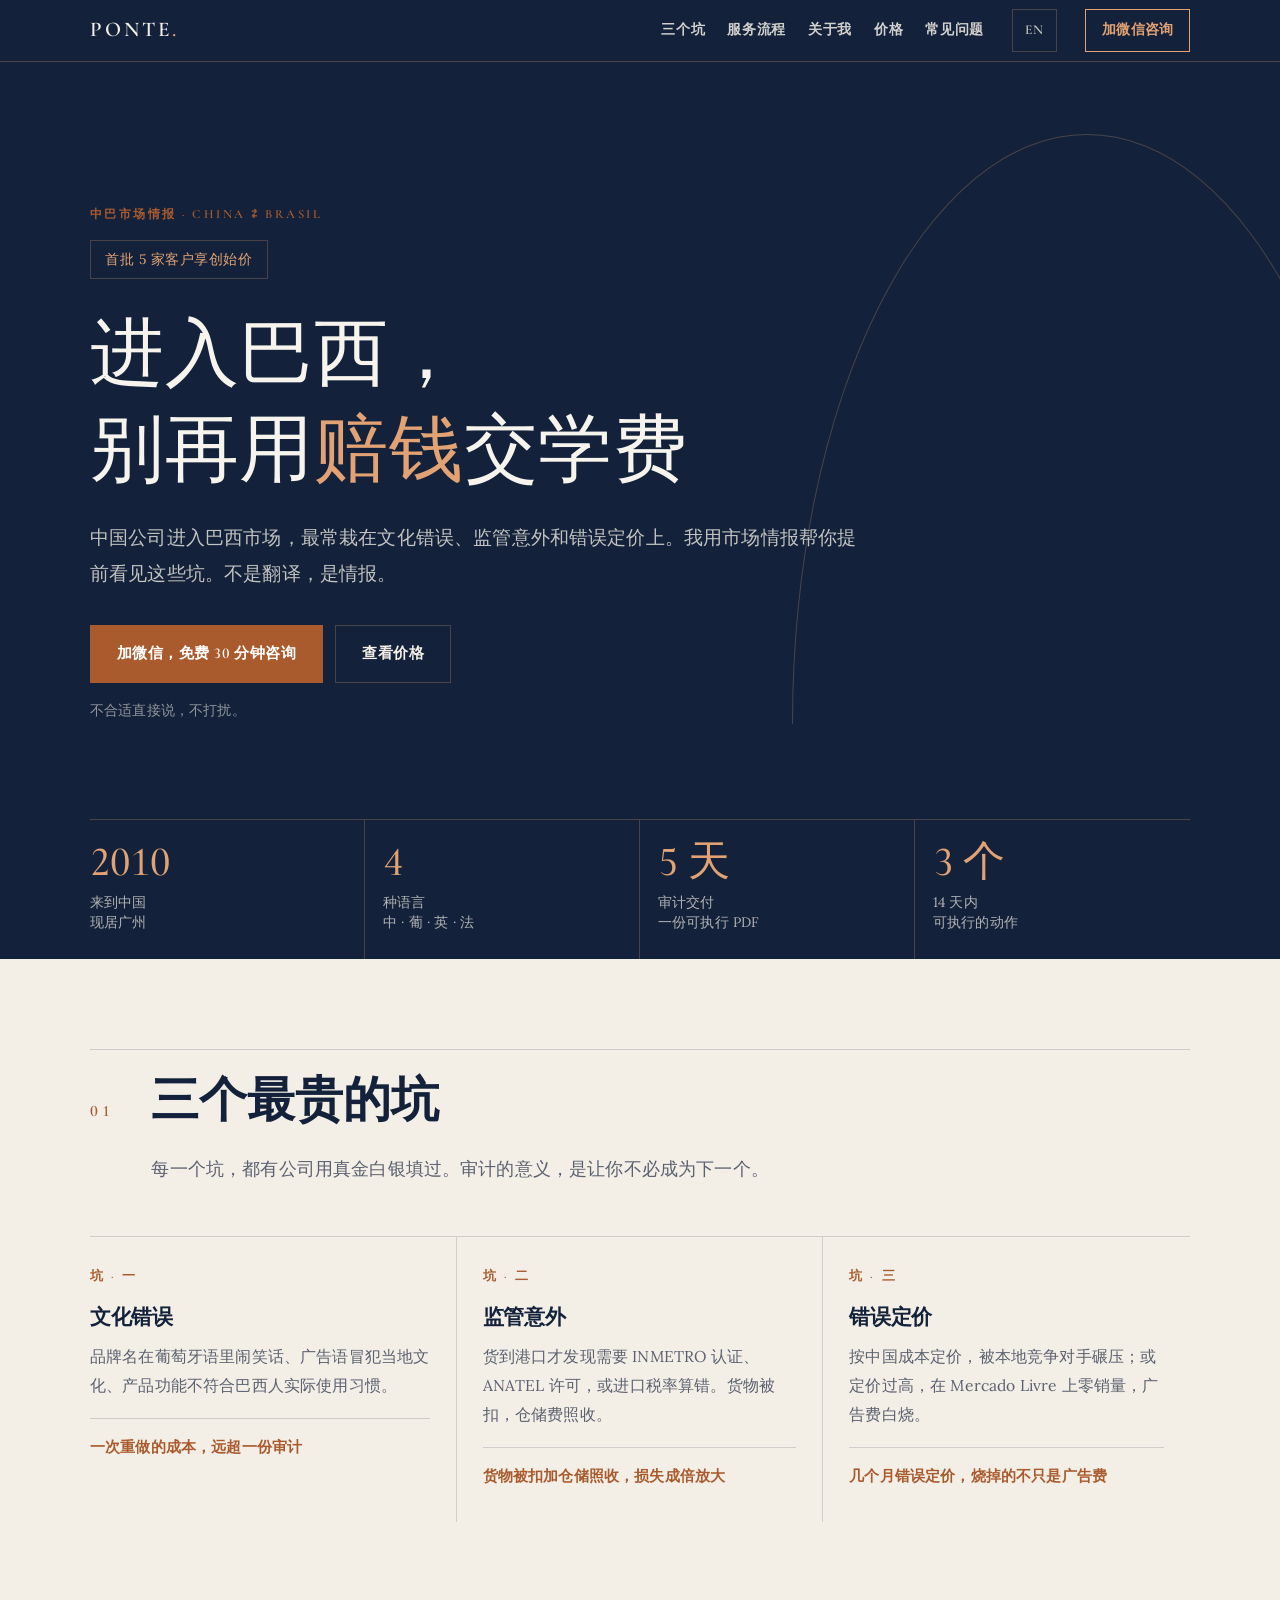
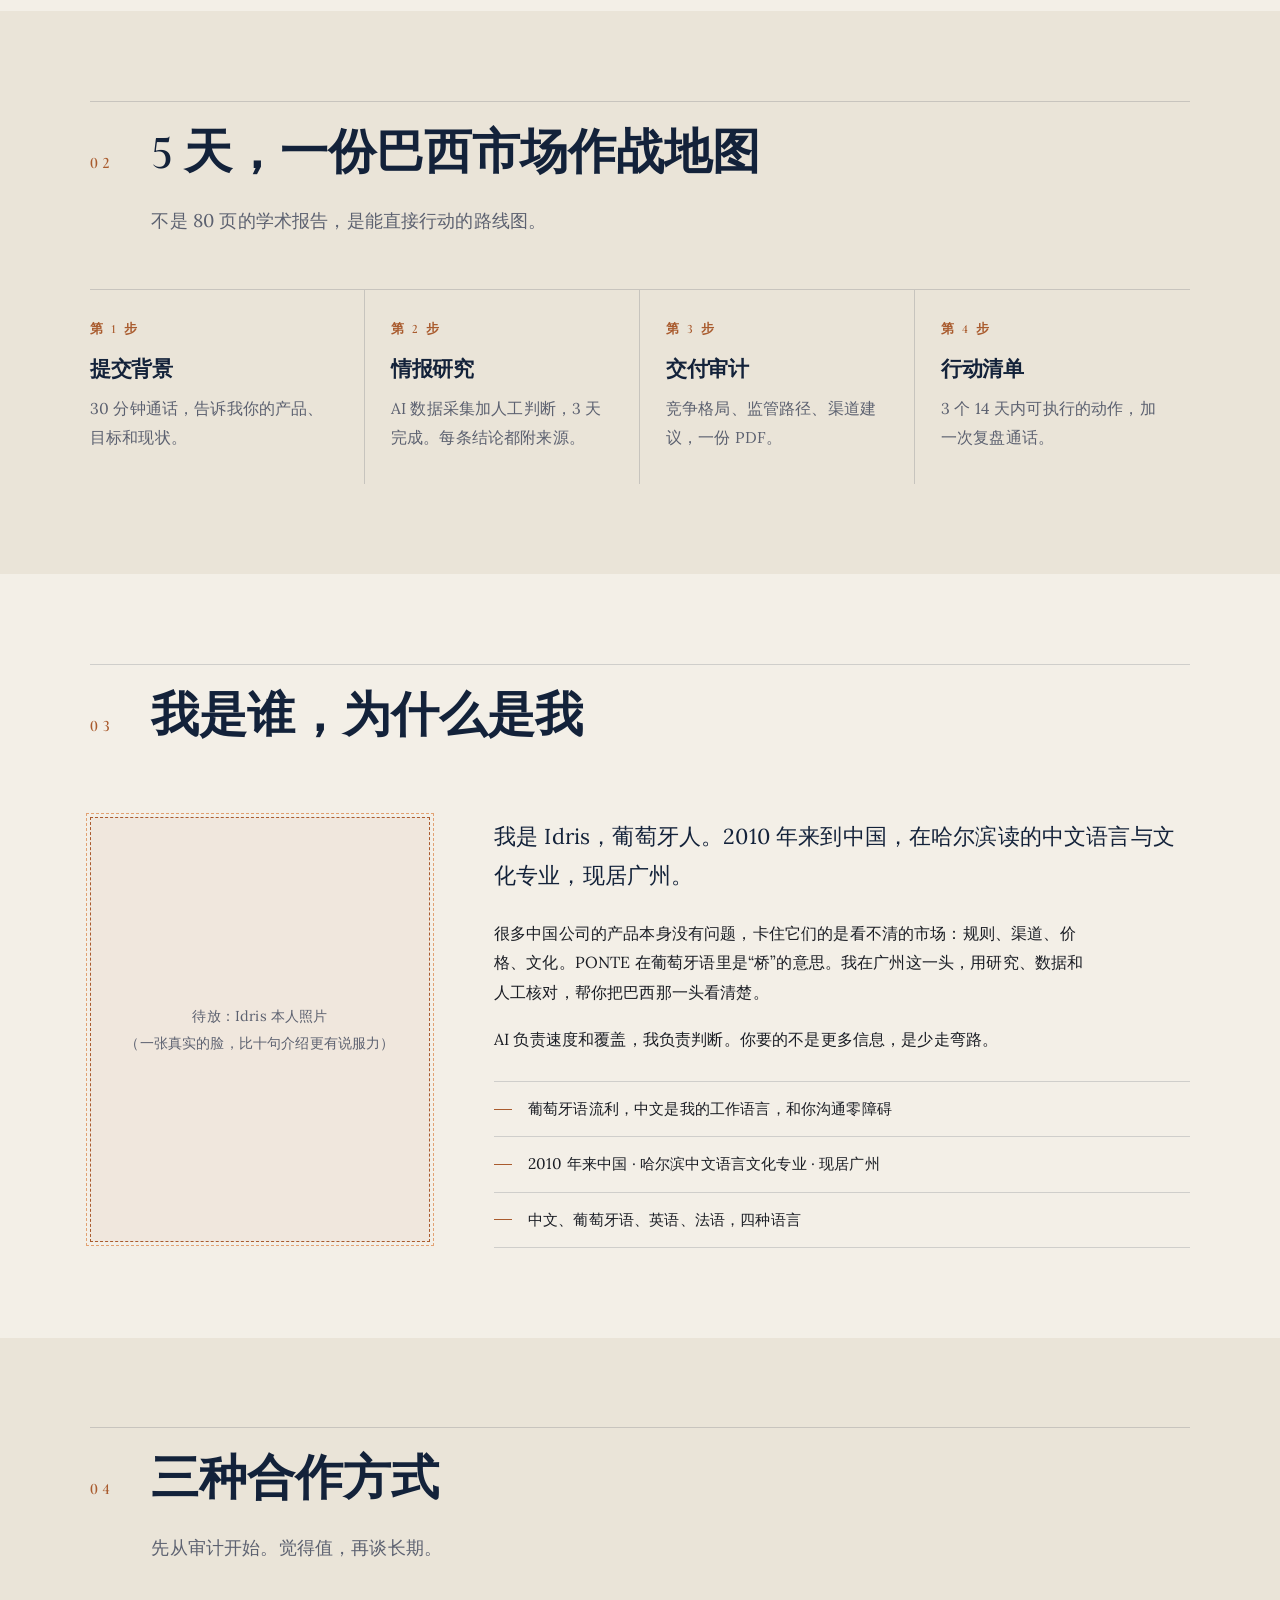
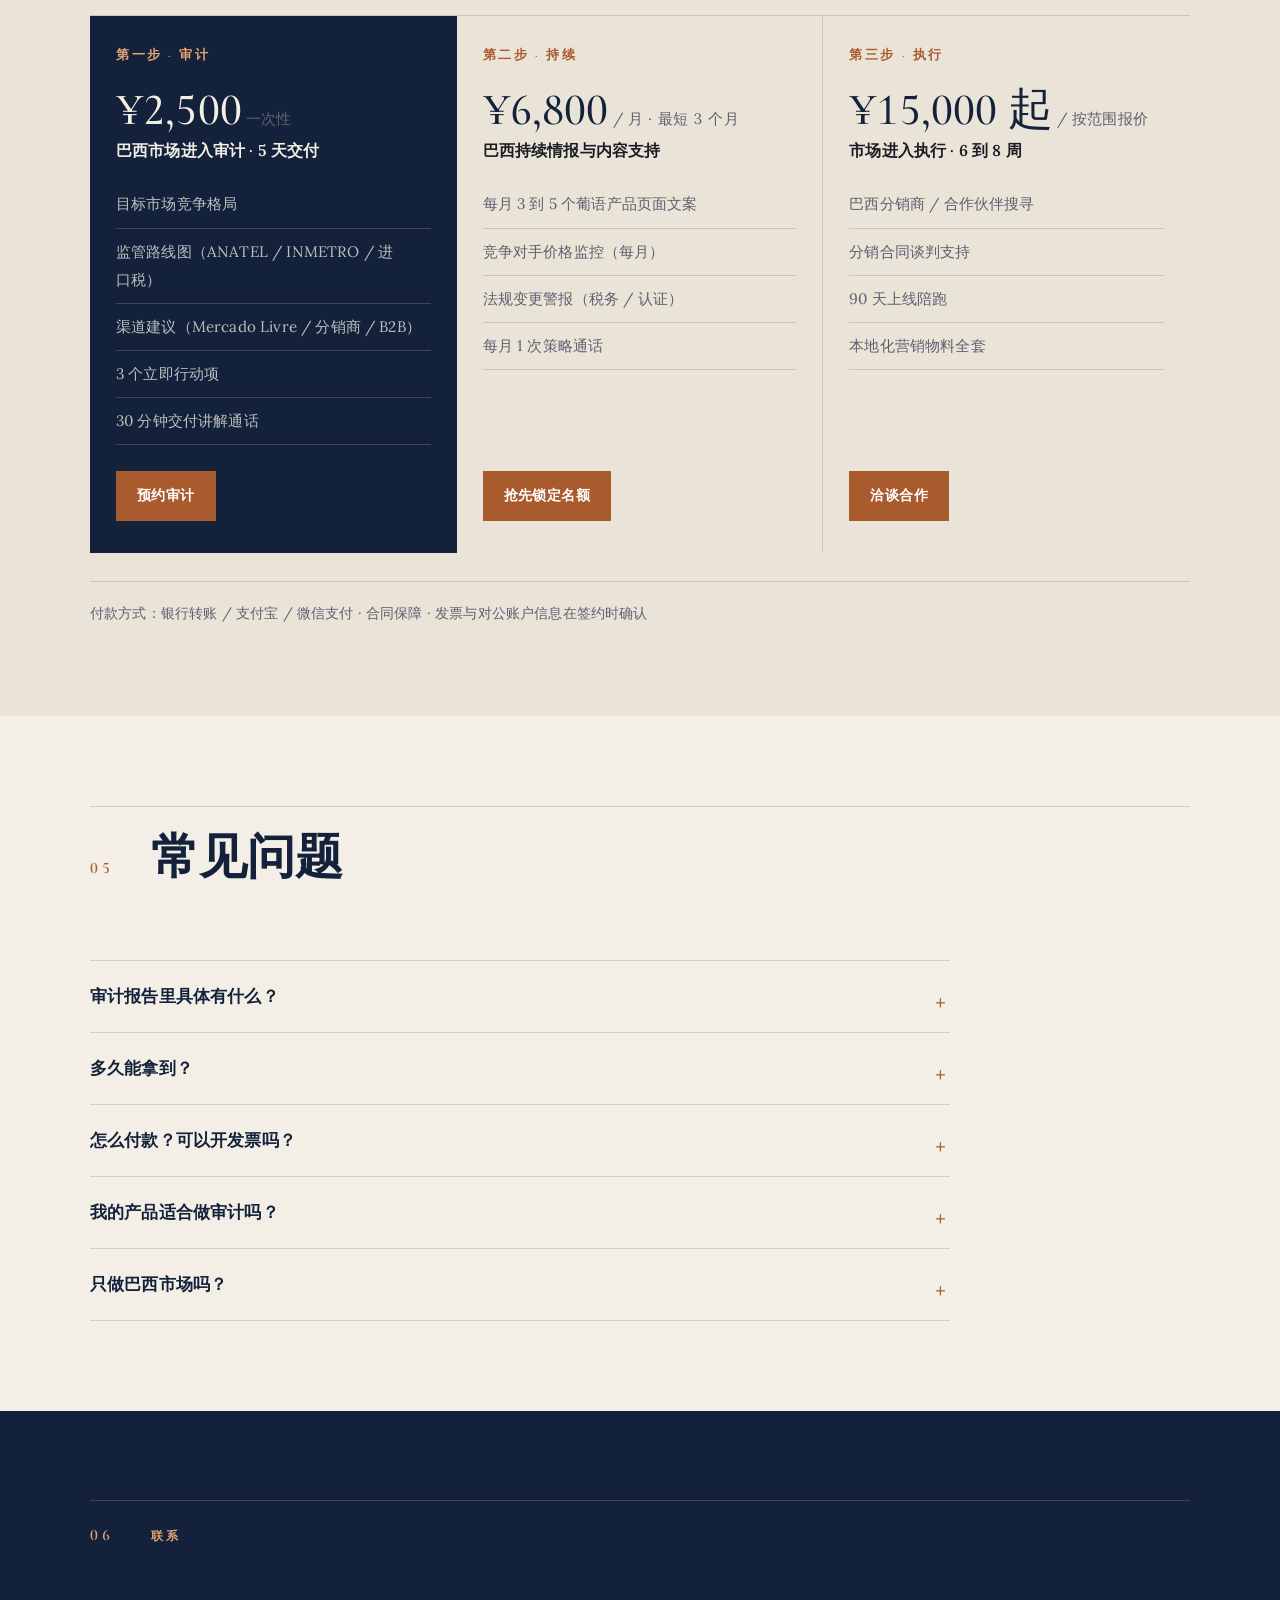
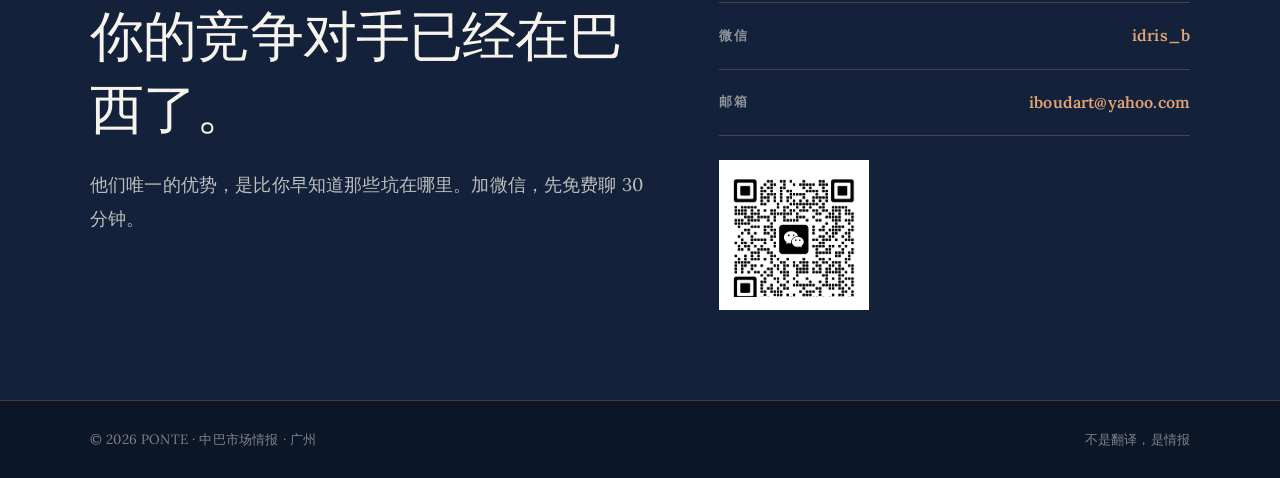
==== commit 7fa58e1a: "Apply approved pricing: founding price, retainer 6,800, project from 15,000, China Desk launch price" ====
--- a/index.html
+++ b/index.html
@@ -27,7 +27,7 @@
 <header class="hero" id="top">
   <div class="container">
     <span class="eyebrow">中巴市场情报 · China ⇄ Brasil</span>
-    <span class="tag">仅限前 20 家出口企业 · 抢先名额</span>
+    <span class="tag">首批 5 家客户享创始价</span>
     <h1>进入巴西，<br>别再用<em>赔钱</em>交学费</h1>
     <p class="hero-sub">中国公司进入巴西市场，最常栽在文化错误、监管意外和错误定价上。我用市场情报帮你提前看见这些坑。不是翻译，是情报。</p>
     <div class="hero-actions">
@@ -141,12 +141,11 @@
         <a class="btn" href="#contact">预约审计</a>
       </div>
       <div class="cell tier">
-        <span class="k">第二步 · 常驻</span>
-        <div class="price">¥4,500<small>/ 月</small></div>
-        <p class="what">巴西常驻桌面服务：不是建议，是执行</p>
+        <span class="k">第二步 · 持续</span>
+        <div class="price">¥6,800<small>/ 月 · 最短 3 个月</small></div>
+        <p class="what">巴西持续情报与内容支持</p>
         <ul>
-          <li>Mercado Livre 店铺搭建与优化</li>
-          <li>每月 3 到 5 个葡语产品上架</li>
+          <li>每月 3 到 5 个葡语产品页面文案</li>
           <li>竞争对手价格监控（每月）</li>
           <li>法规变更警报（税务 / 认证）</li>
           <li>每月 1 次策略通话</li>
@@ -155,11 +154,10 @@
       </div>
       <div class="cell tier">
         <span class="k">第三步 · 执行</span>
-        <div class="price">¥15,000+<small>/ 项目</small></div>
+        <div class="price">¥15,000 起<small>/ 按范围报价</small></div>
         <p class="what">市场进入执行 · 6 到 8 周</p>
         <ul>
           <li>巴西分销商 / 合作伙伴搜寻</li>
-          <li>展会代表出席与对接</li>
           <li>分销合同谈判支持</li>
           <li>90 天上线陪跑</li>
           <li>本地化营销物料全套</li>
--- a/ponte.css
+++ b/ponte.css
@@ -155,6 +155,7 @@
 .tier .what{font-weight:600;color:var(--ink);margin-bottom:16px}
 .tier ul{list-style:none;margin-bottom:26px;flex:1}
 .tier li{padding:9px 0;border-bottom:1px solid var(--line);font-size:.95rem;color:var(--grey)}
+.tier .launch{font-size:.86rem;color:var(--copper-lt);margin:-6px 0 14px}
 .tier .btn{align-self:flex-start;padding:11px 20px;font-size:14px}
 .tier.feature{background:var(--navy);color:var(--paper);padding-left:26px;padding-right:26px;border-right:none}
 .tier.feature .price,.tier.feature .what{color:var(--paper)}
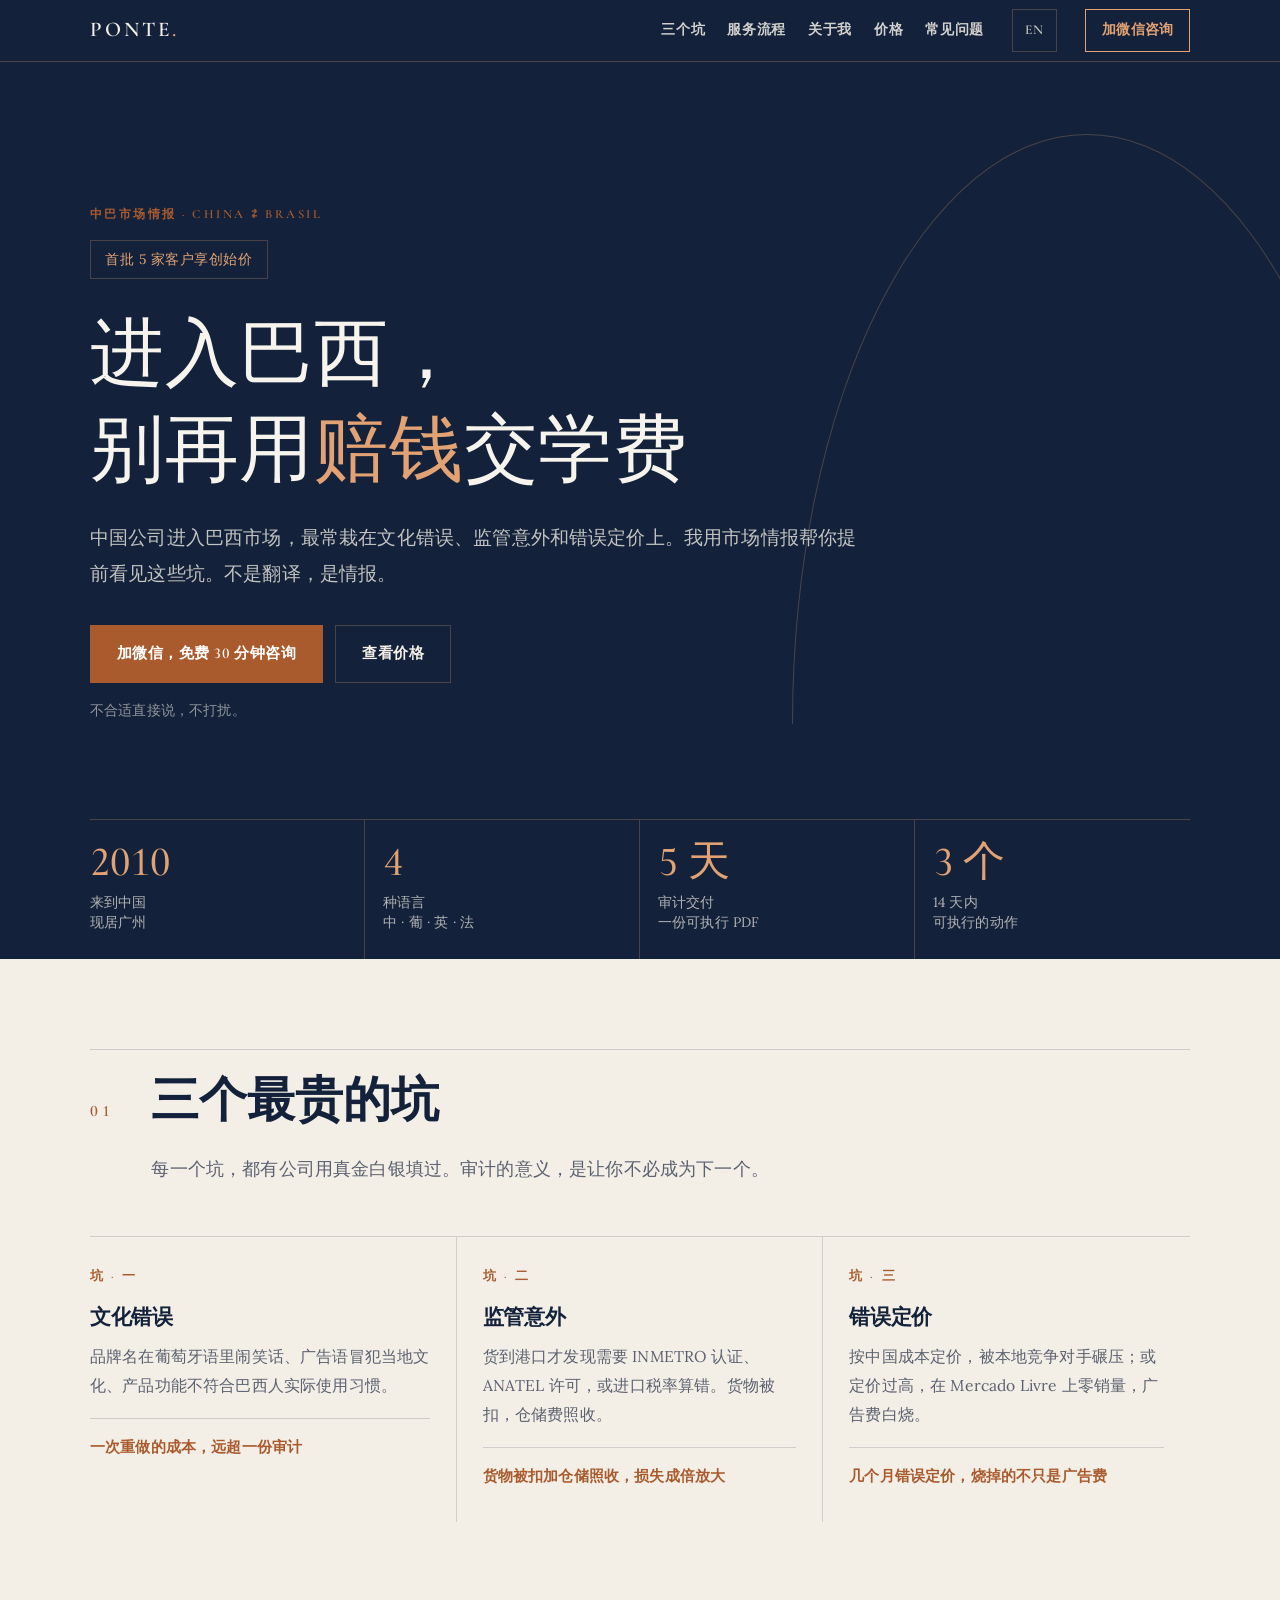
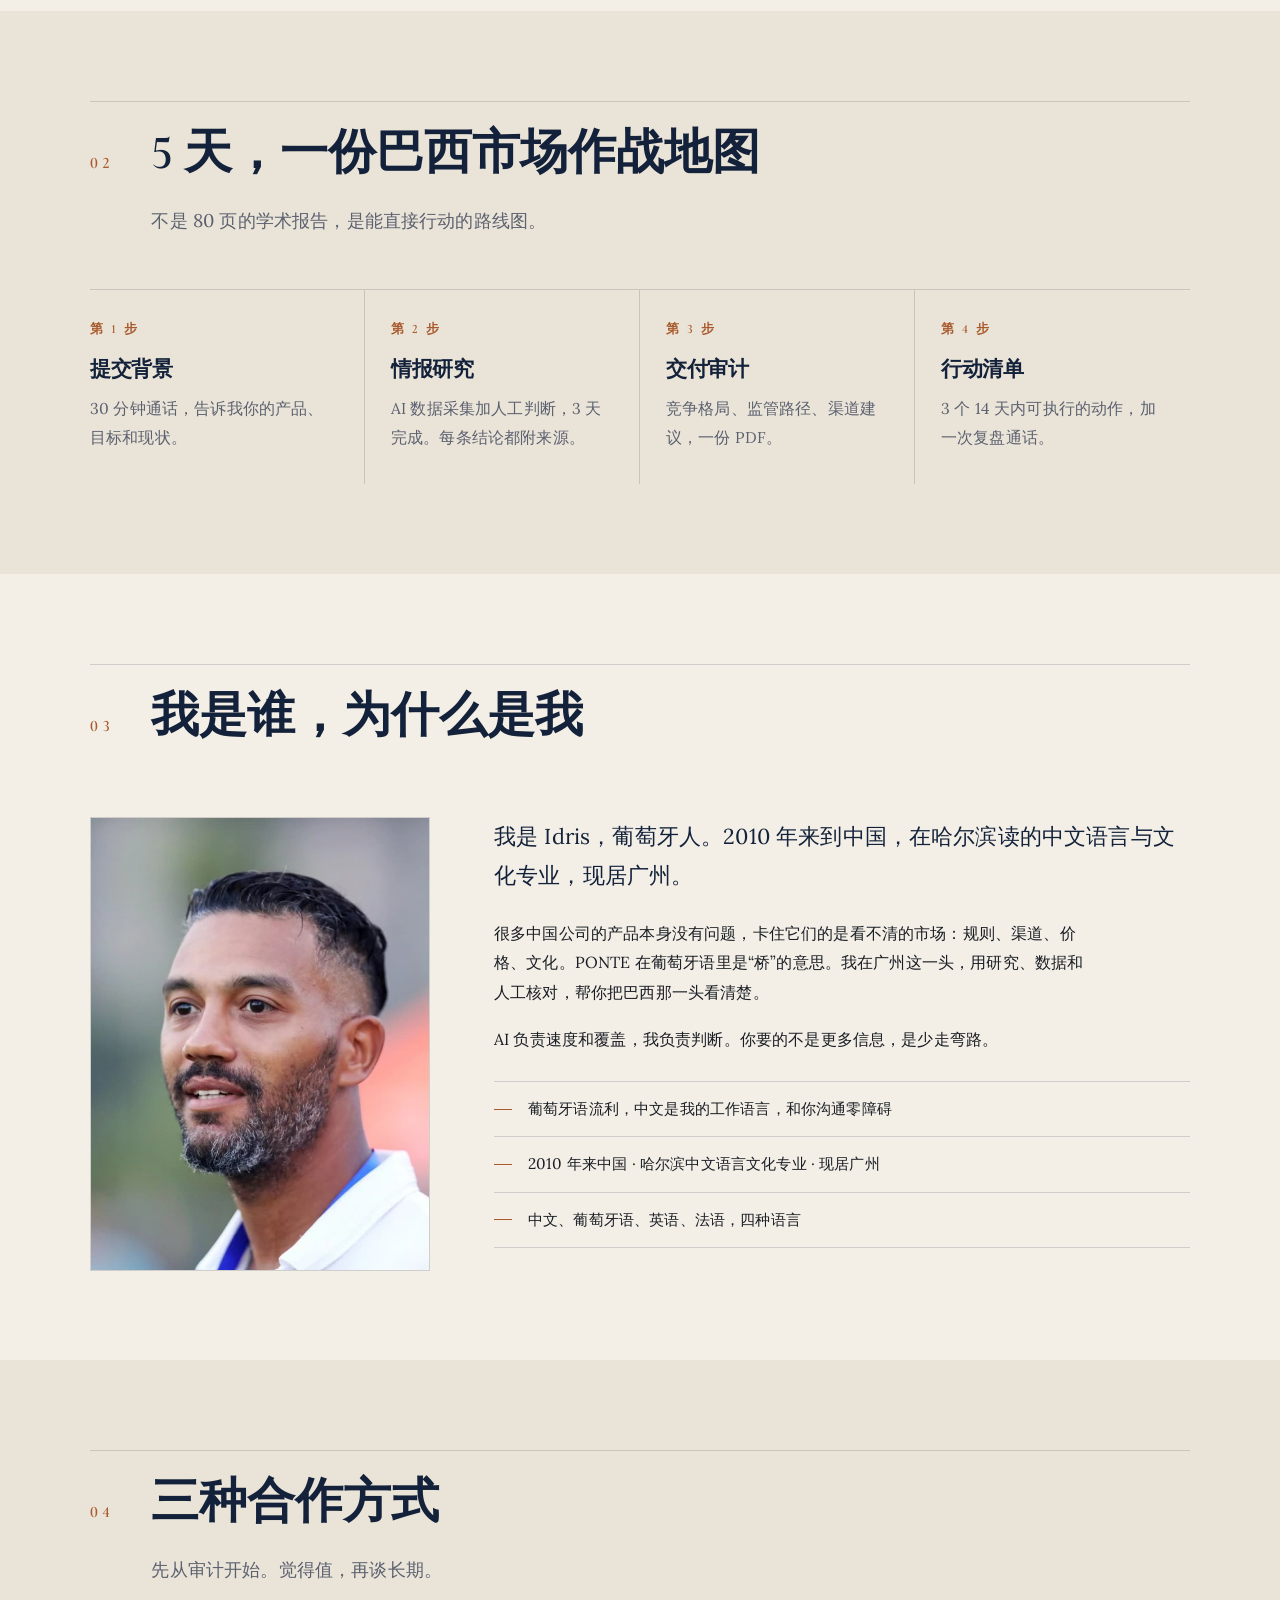
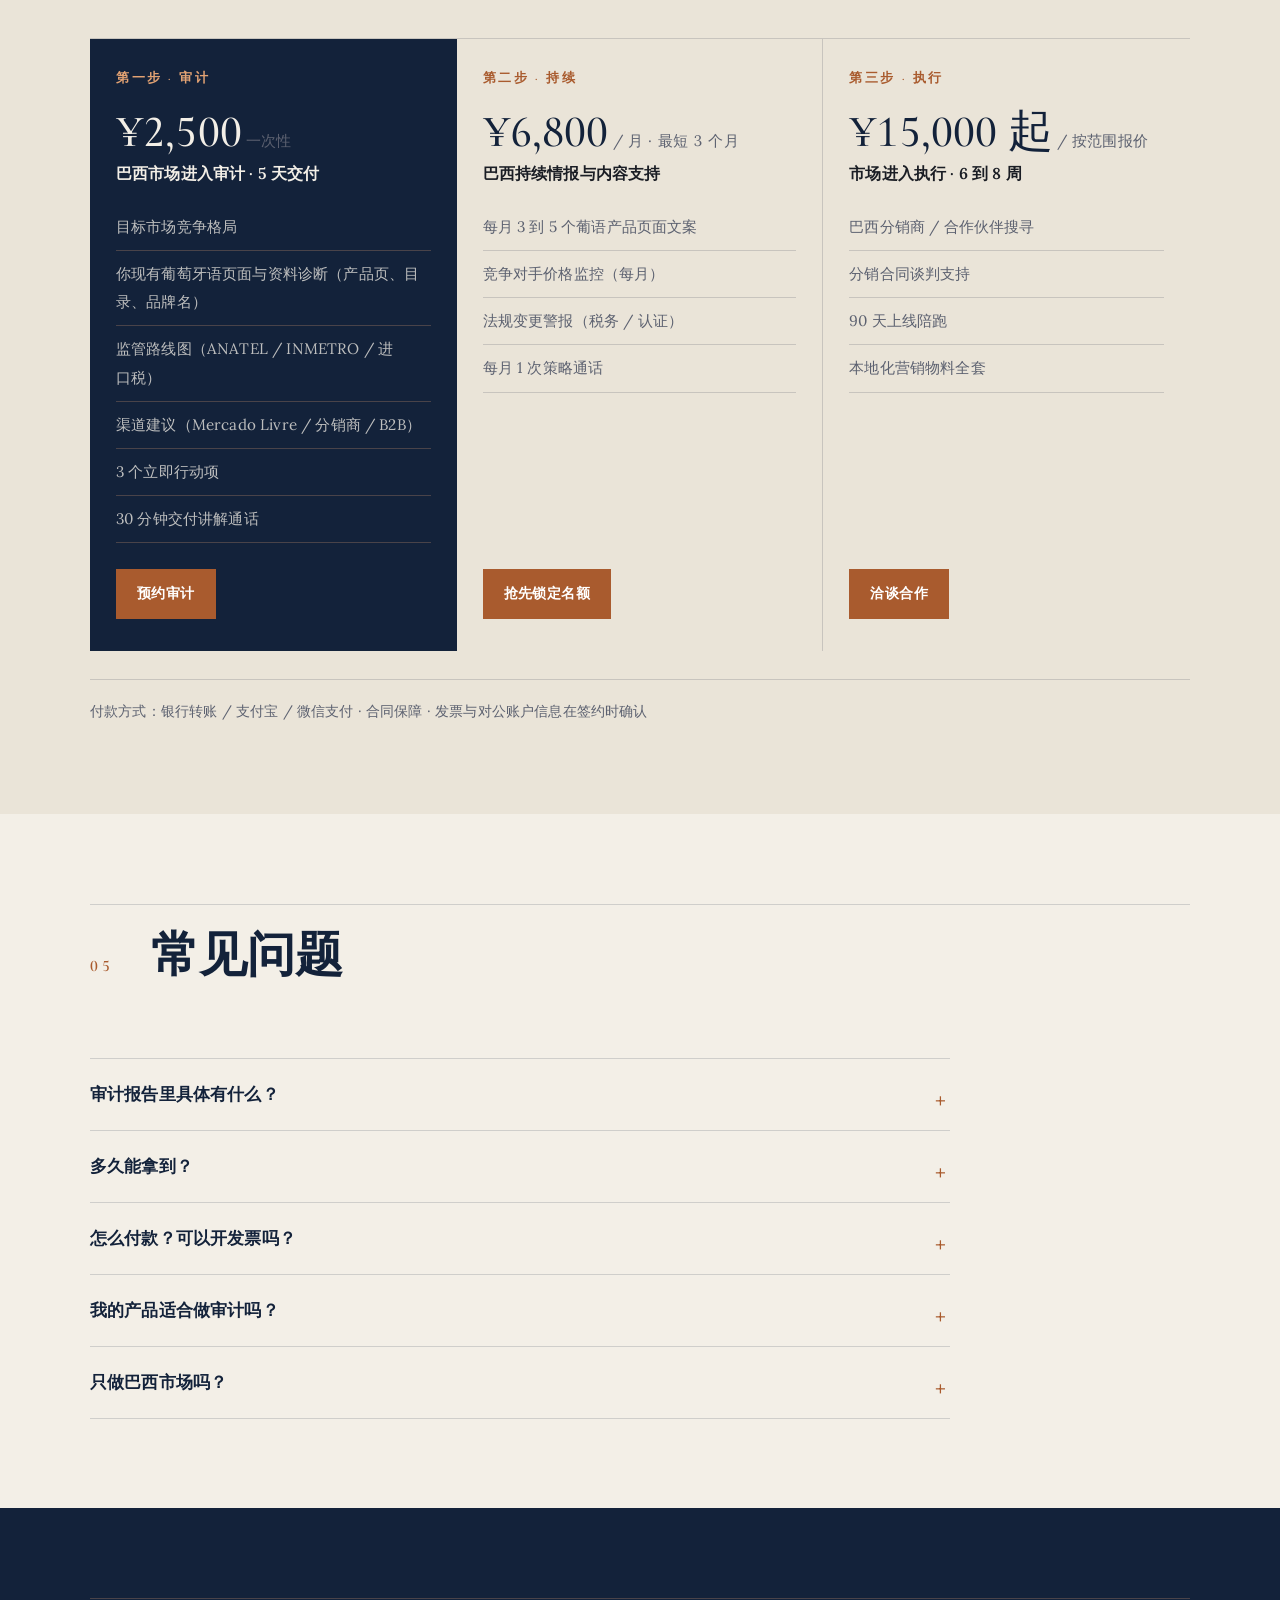
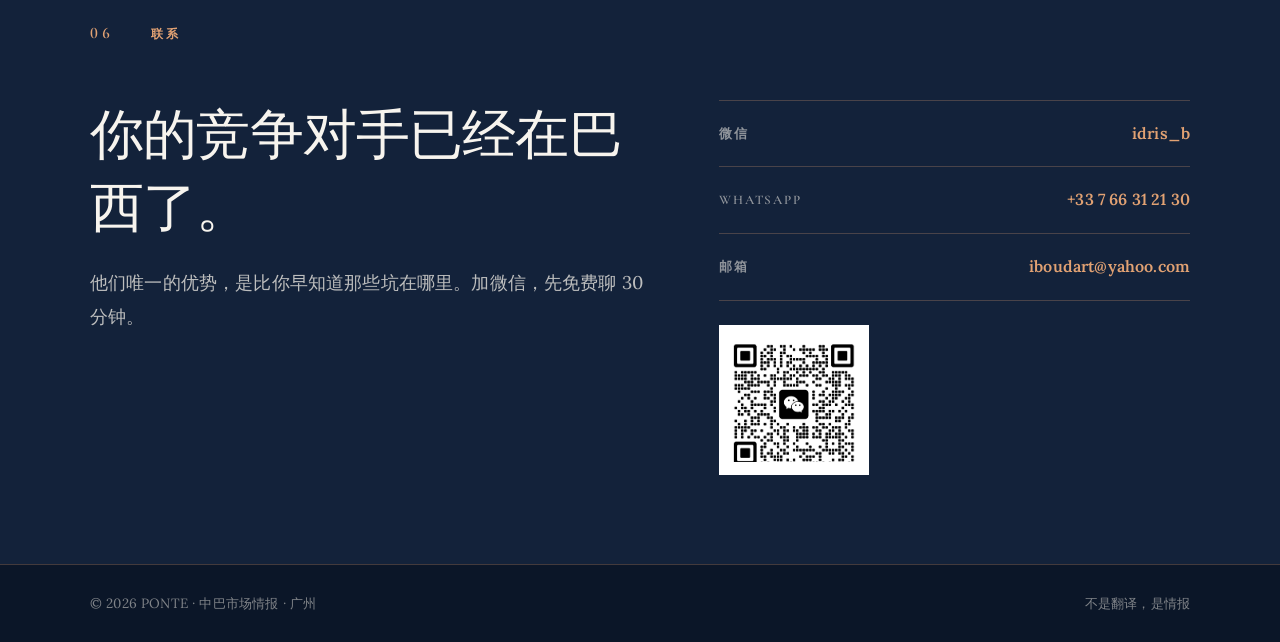
==== commit c2e6ee46: "Go public: search indexing on, founder photo, hybrid audit (market entry plus Portuguese materials r" ====
--- a/index.html
+++ b/index.html
@@ -2,7 +2,10 @@
 <html lang="zh-CN">
 <head>
 <meta charset="UTF-8">
-<meta name="robots" content="noindex, nofollow">
+<meta property="og:title" content="PONTE · 巴西市场情报">
+<meta property="og:description" content="进入巴西，别再用赔钱交学费。不是翻译，是情报。">
+<meta property="og:image" content="https://baoyidi10-dotcom.github.io/ponte/idris.jpg">
+<meta property="og:url" content="https://baoyidi10-dotcom.github.io/ponte/">
 <meta name="viewport" content="width=device-width, initial-scale=1.0">
 <title>PONTE · 巴西市场情报</title>
 <meta name="description" content="中国公司进入巴西市场，最常栽在文化错误、监管意外和错误定价上。PONTE 用市场情报帮你提前看见这些坑，不是翻译。">
@@ -102,7 +105,7 @@
       <div class="sh-body"><h2 class="sec-title">我是谁，为什么是我</h2></div>
     </div>
     <div class="founder reveal">
-      <div class="photo-slot todo">待放：Idris 本人照片<br>（一张真实的脸，比十句介绍更有说服力）</div>
+      <img class="photo" src="idris.jpg" alt="Idris Boudart，PONTE 创始人" width="600" height="800">
       <div>
         <p class="big">我是 Idris，葡萄牙人。2010 年来到中国，在哈尔滨读的中文语言与文化专业，现居广州。</p>
         <p>很多中国公司的产品本身没有问题，卡住它们的是看不清的市场：规则、渠道、价格、文化。PONTE 在葡萄牙语里是“桥”的意思。我在广州这一头，用研究、数据和人工核对，帮你把巴西那一头看清楚。</p>
@@ -133,6 +136,7 @@
         <p class="what">巴西市场进入审计 · 5 天交付</p>
         <ul>
           <li>目标市场竞争格局</li>
+          <li>你现有葡萄牙语页面与资料诊断（产品页、目录、品牌名）</li>
           <li>监管路线图（ANATEL / INMETRO / 进口税）</li>
           <li>渠道建议（Mercado Livre / 分销商 / B2B）</li>
           <li>3 个立即行动项</li>
@@ -177,7 +181,7 @@
     </div>
     <div class="faq reveal">
       <details><summary>审计报告里具体有什么？</summary>
-        <p>竞争格局、监管路线（ANATEL / INMETRO / 进口税）、渠道建议（Mercado Livre / 分销商 / B2B），以及 3 个 14 天内可执行的动作。交付后有一次 30 分钟讲解通话。</p></details>
+        <p>竞争格局、监管路线（ANATEL / INMETRO / 进口税）、渠道建议（Mercado Livre / 分销商 / B2B），你现有葡萄牙语页面和资料的诊断，以及 3 个 14 天内可执行的动作。交付后有一次 30 分钟讲解通话。</p></details>
       <details><summary>多久能拿到？</summary>
         <p>背景通话之后 5 天内交付 PDF。</p></details>
       <details><summary>怎么付款？可以开发票吗？</summary>
@@ -204,6 +208,7 @@
       <div>
         <div class="cards">
           <div class="row"><span>微信</span><b>idris_b</b></div>
+          <div class="row"><span>WhatsApp</span><b><a href="https://wa.me/33766312130" target="_blank" rel="noopener">+33 7 66 31 21 30</a></b></div>
           <div class="row"><span>邮箱</span><b><a href="mailto:iboudart@yahoo.com">iboudart@yahoo.com</a></b></div>
         </div>
         <img class="qr-img" src="wechat-qr.png" alt="WeChat QR idris_b" width="150" height="150">
--- a/ponte.css
+++ b/ponte.css
@@ -139,13 +139,14 @@
 .founder{display:grid;grid-template-columns:minmax(220px,340px) 1fr;gap:clamp(28px,5vw,72px);align-items:start}
 .photo-slot{aspect-ratio:4/5;border:1px dashed var(--copper);display:flex;align-items:center;justify-content:center;
   text-align:center;padding:20px;color:var(--grey);font-size:.9rem;background:rgba(169,91,46,.05)}
+.founder img.photo{display:block;width:100%;height:auto;aspect-ratio:3/4;object-fit:cover;border:1px solid var(--line)}
 .founder p{margin-bottom:1.1em;max-width:60ch}
 .founder p.big{font-family:var(--serif-d);font-size:clamp(1.3rem,2.2vw,1.7rem);line-height:1.45;color:var(--navy)}
 body:lang(zh) .founder p.big{font-family:var(--serif-b);font-size:clamp(1.1rem,1.8vw,1.35rem);line-height:1.8}
 .facts{list-style:none;border-top:1px solid var(--line);margin-top:26px}
 .facts li{padding:13px 0;border-bottom:1px solid var(--line);display:flex;gap:16px;font-size:.96rem}
 .facts li::before{content:"";width:18px;height:1px;background:var(--copper);margin-top:.9em;flex-shrink:0}
-@media(max-width:760px){.founder{grid-template-columns:1fr}.photo-slot{max-width:280px}}
+@media(max-width:760px){.founder{grid-template-columns:1fr}.photo-slot,.founder img.photo{max-width:280px}}
 
 /* ---------- pricing ---------- */
 .tier{display:flex;flex-direction:column}
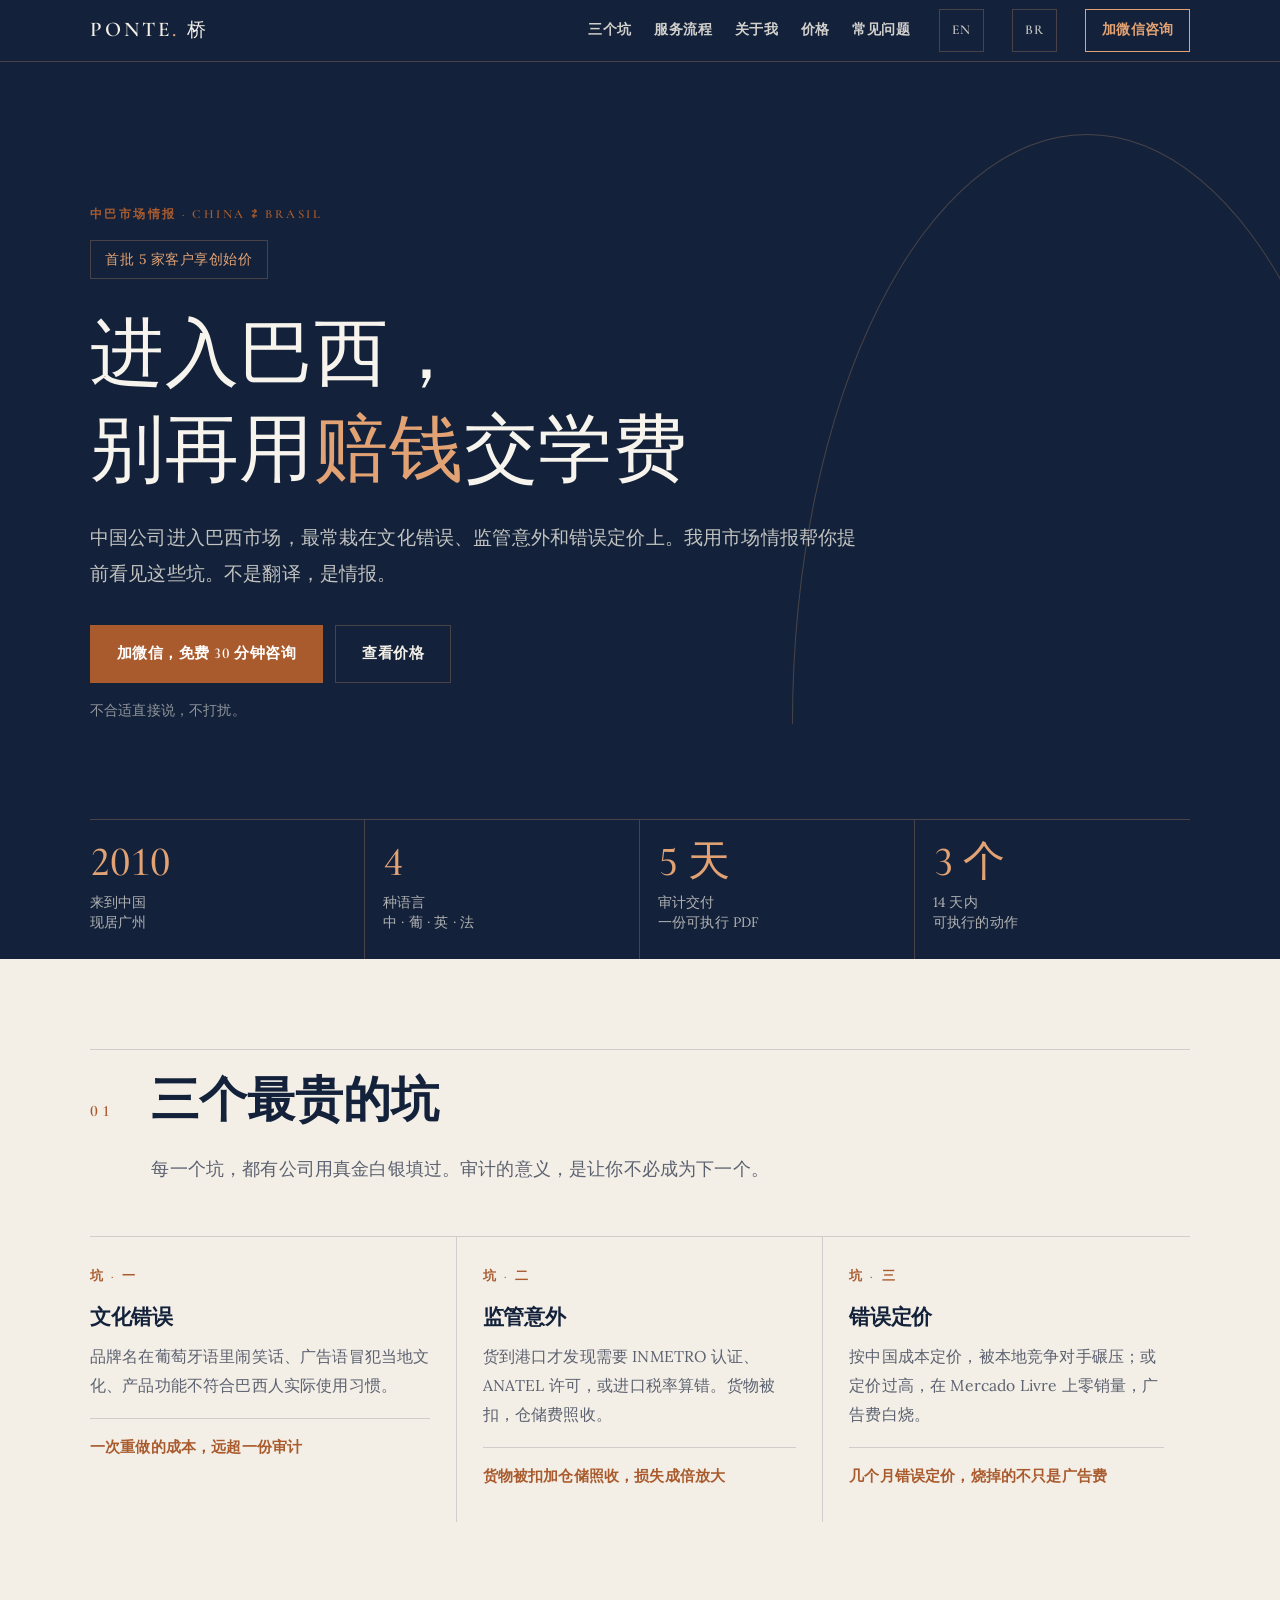
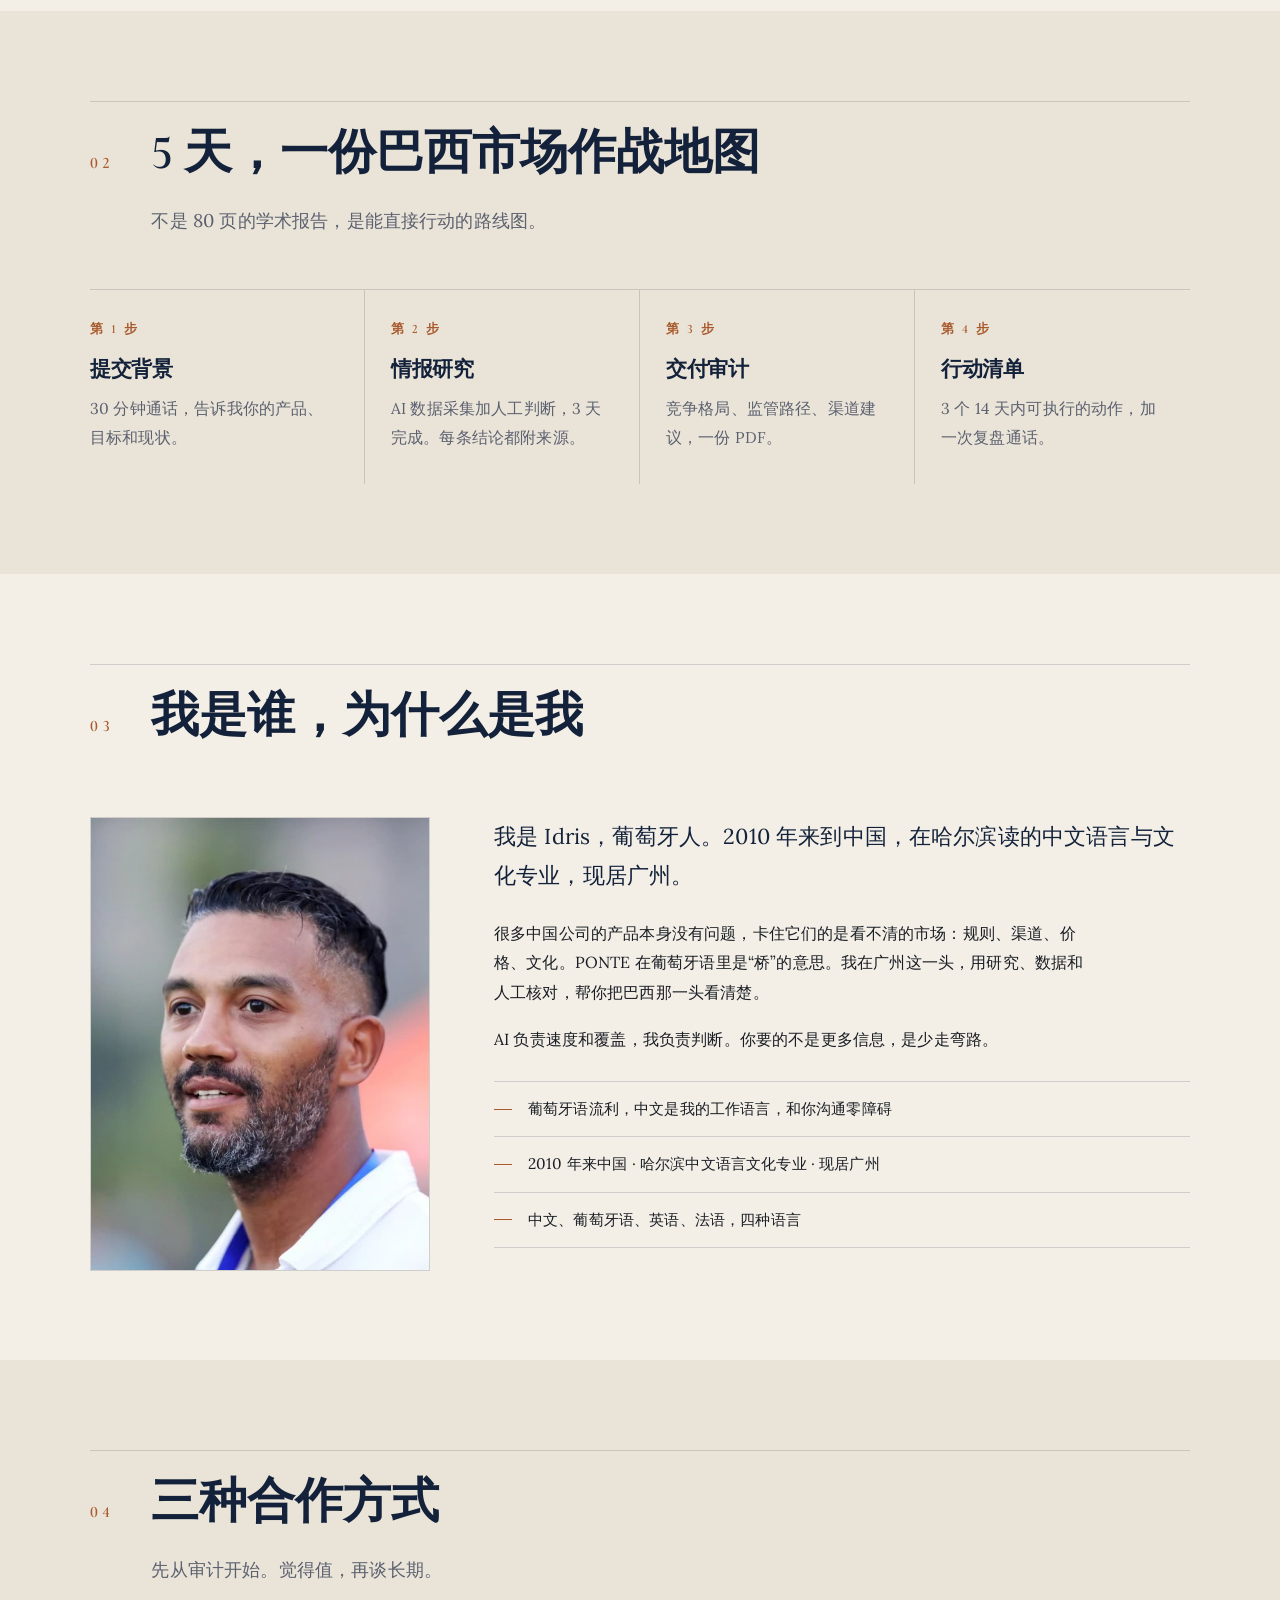
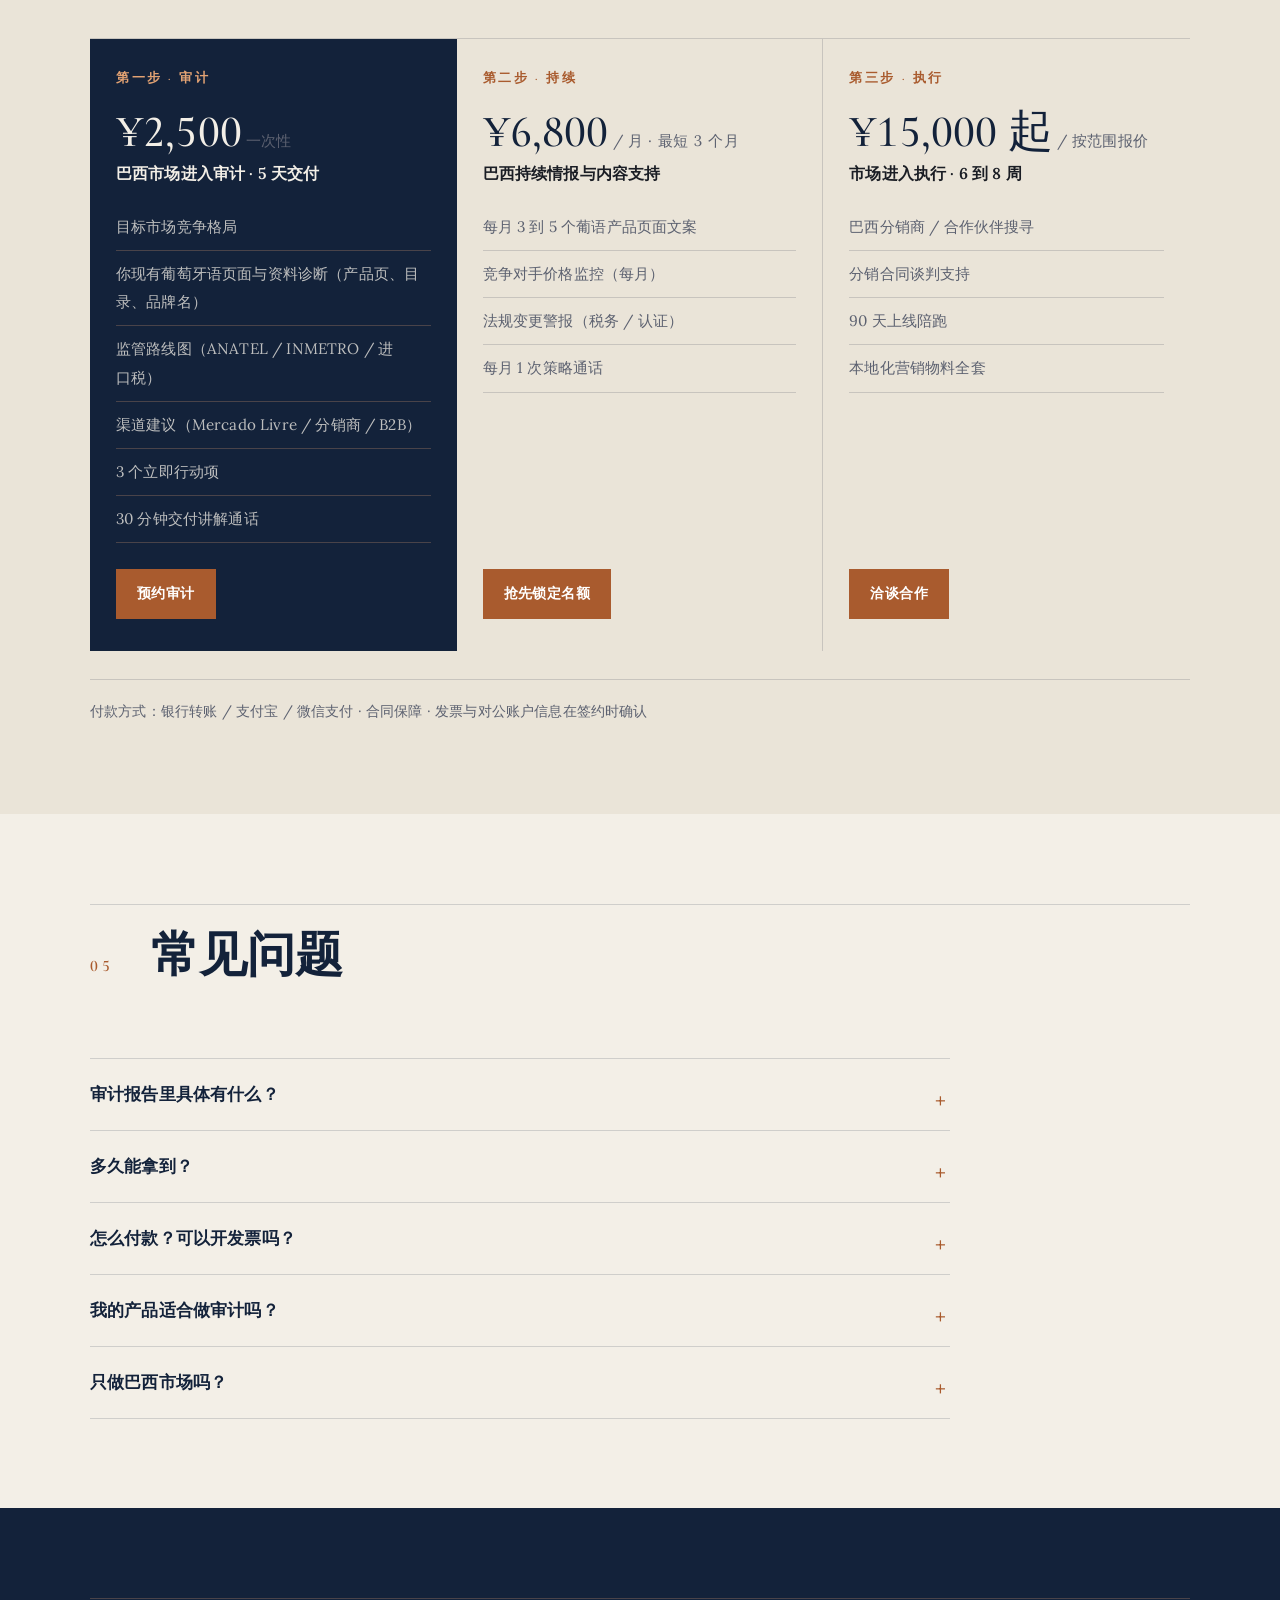
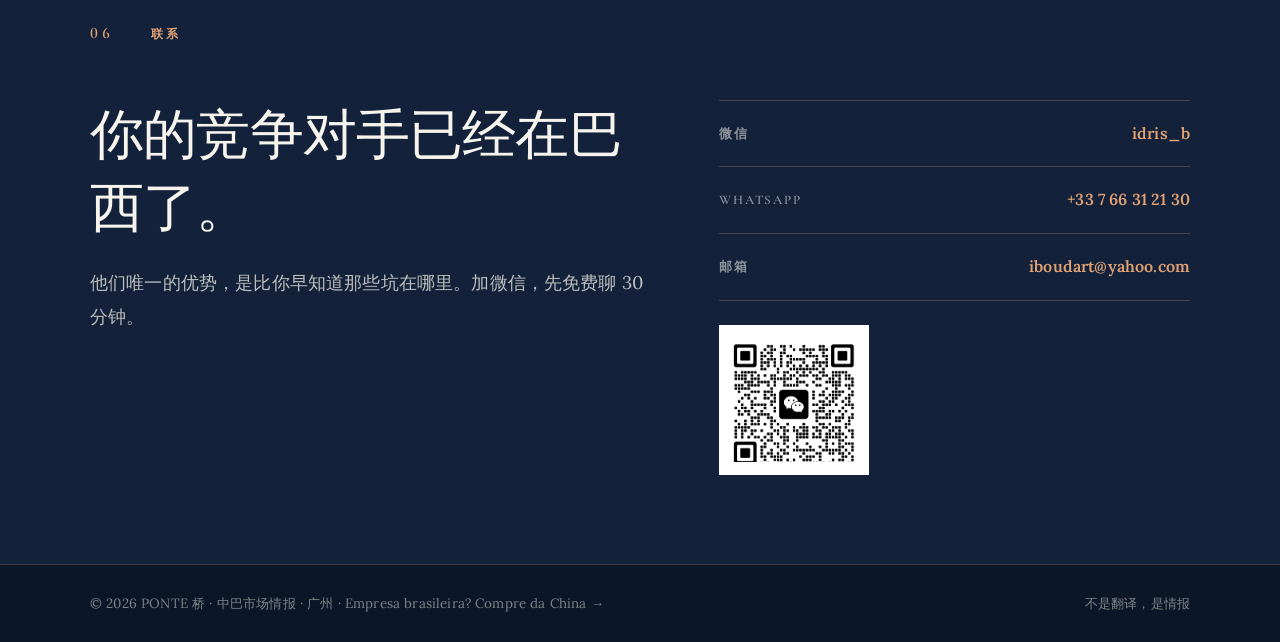
==== commit 12405096: "China Desk relaunched: year-round sourcing for Brazilian buyers (supplier search R$ 2.900, order fol" ====
--- a/index.html
+++ b/index.html
@@ -2,12 +2,12 @@
 <html lang="zh-CN">
 <head>
 <meta charset="UTF-8">
-<meta property="og:title" content="PONTE · 巴西市场情报">
+<meta property="og:title" content="PONTE 桥 · 巴西市场情报">
 <meta property="og:description" content="进入巴西，别再用赔钱交学费。不是翻译，是情报。">
 <meta property="og:image" content="https://baoyidi10-dotcom.github.io/ponte/idris.jpg">
 <meta property="og:url" content="https://baoyidi10-dotcom.github.io/ponte/">
 <meta name="viewport" content="width=device-width, initial-scale=1.0">
-<title>PONTE · 巴西市场情报</title>
+<title>PONTE 桥 · 巴西市场情报</title>
 <meta name="description" content="中国公司进入巴西市场，最常栽在文化错误、监管意外和错误定价上。PONTE 用市场情报帮你提前看见这些坑，不是翻译。">
 <link rel="stylesheet" href="ponte.css">
 <script>document.documentElement.classList.add('js')</script>
@@ -15,7 +15,7 @@
 <body>
 
 <nav>
-  <a class="brand" href="#top">PONTE<b>.</b></a>
+  <a class="brand" href="#top">PONTE<b>.</b><span lang="zh-CN" style="margin-left:.45em;letter-spacing:0;font-weight:500;font-size:.92em">桥</span></a>
   <div class="nav-links">
     <a href="#pain">三个坑</a>
     <a href="#how">服务流程</a>
@@ -24,6 +24,7 @@
     <a href="#faq">常见问题</a>
   </div>
   <a class="nav-lang" href="index-en.html" lang="en">EN</a>
+  <a class="nav-lang" href="china-desk.html" lang="pt-BR" title="Para empresas brasileiras">BR</a>
   <a class="nav-cta" href="#contact">加微信咨询</a>
 </nav>
 
@@ -217,7 +218,7 @@
   </div>
 </section>
 
-<footer><div class="container"><span>© 2026 PONTE · 中巴市场情报 · 广州</span><span>不是翻译，是情报</span></div></footer>
+<footer><div class="container"><span>© 2026 PONTE 桥 · 中巴市场情报 · 广州 · <a href="china-desk.html" lang="pt-BR">Empresa brasileira? Compre da China →</a></span><span>不是翻译，是情报</span></div></footer>
 
 <script>
 (function(){
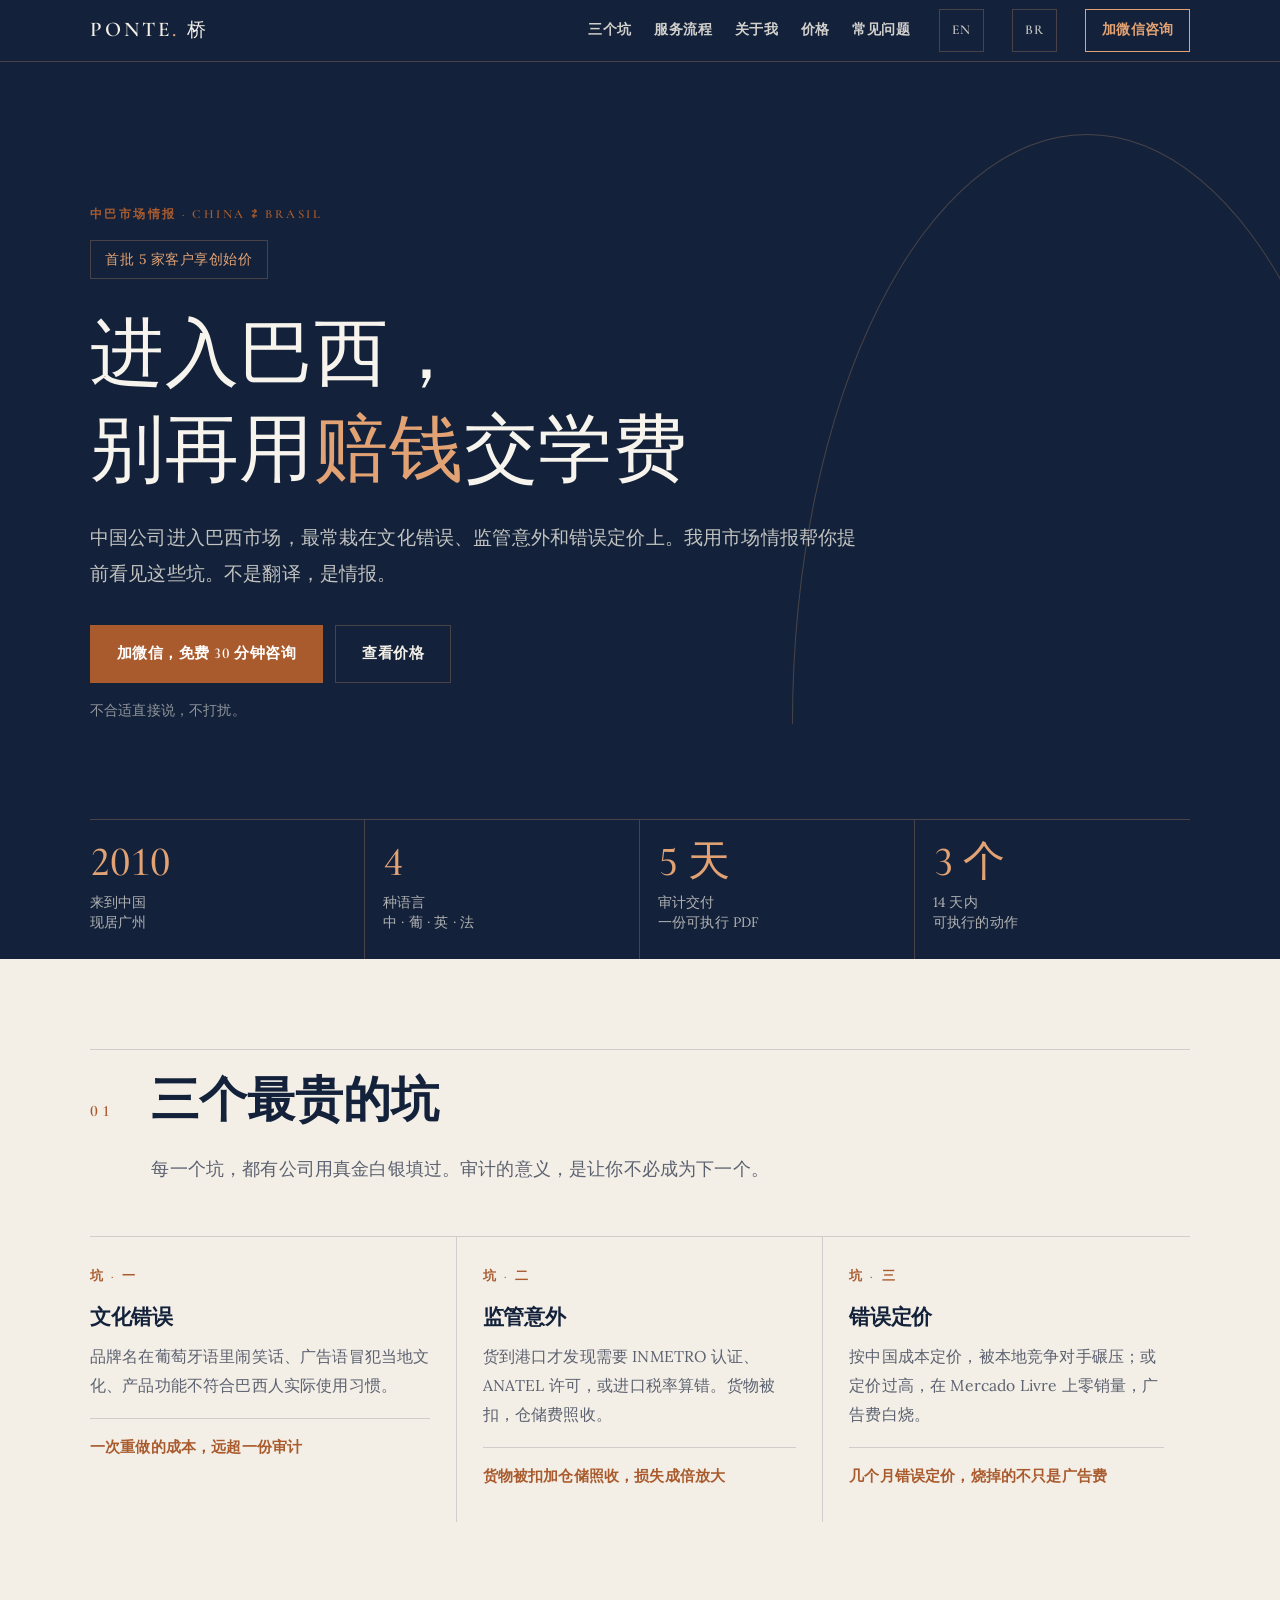
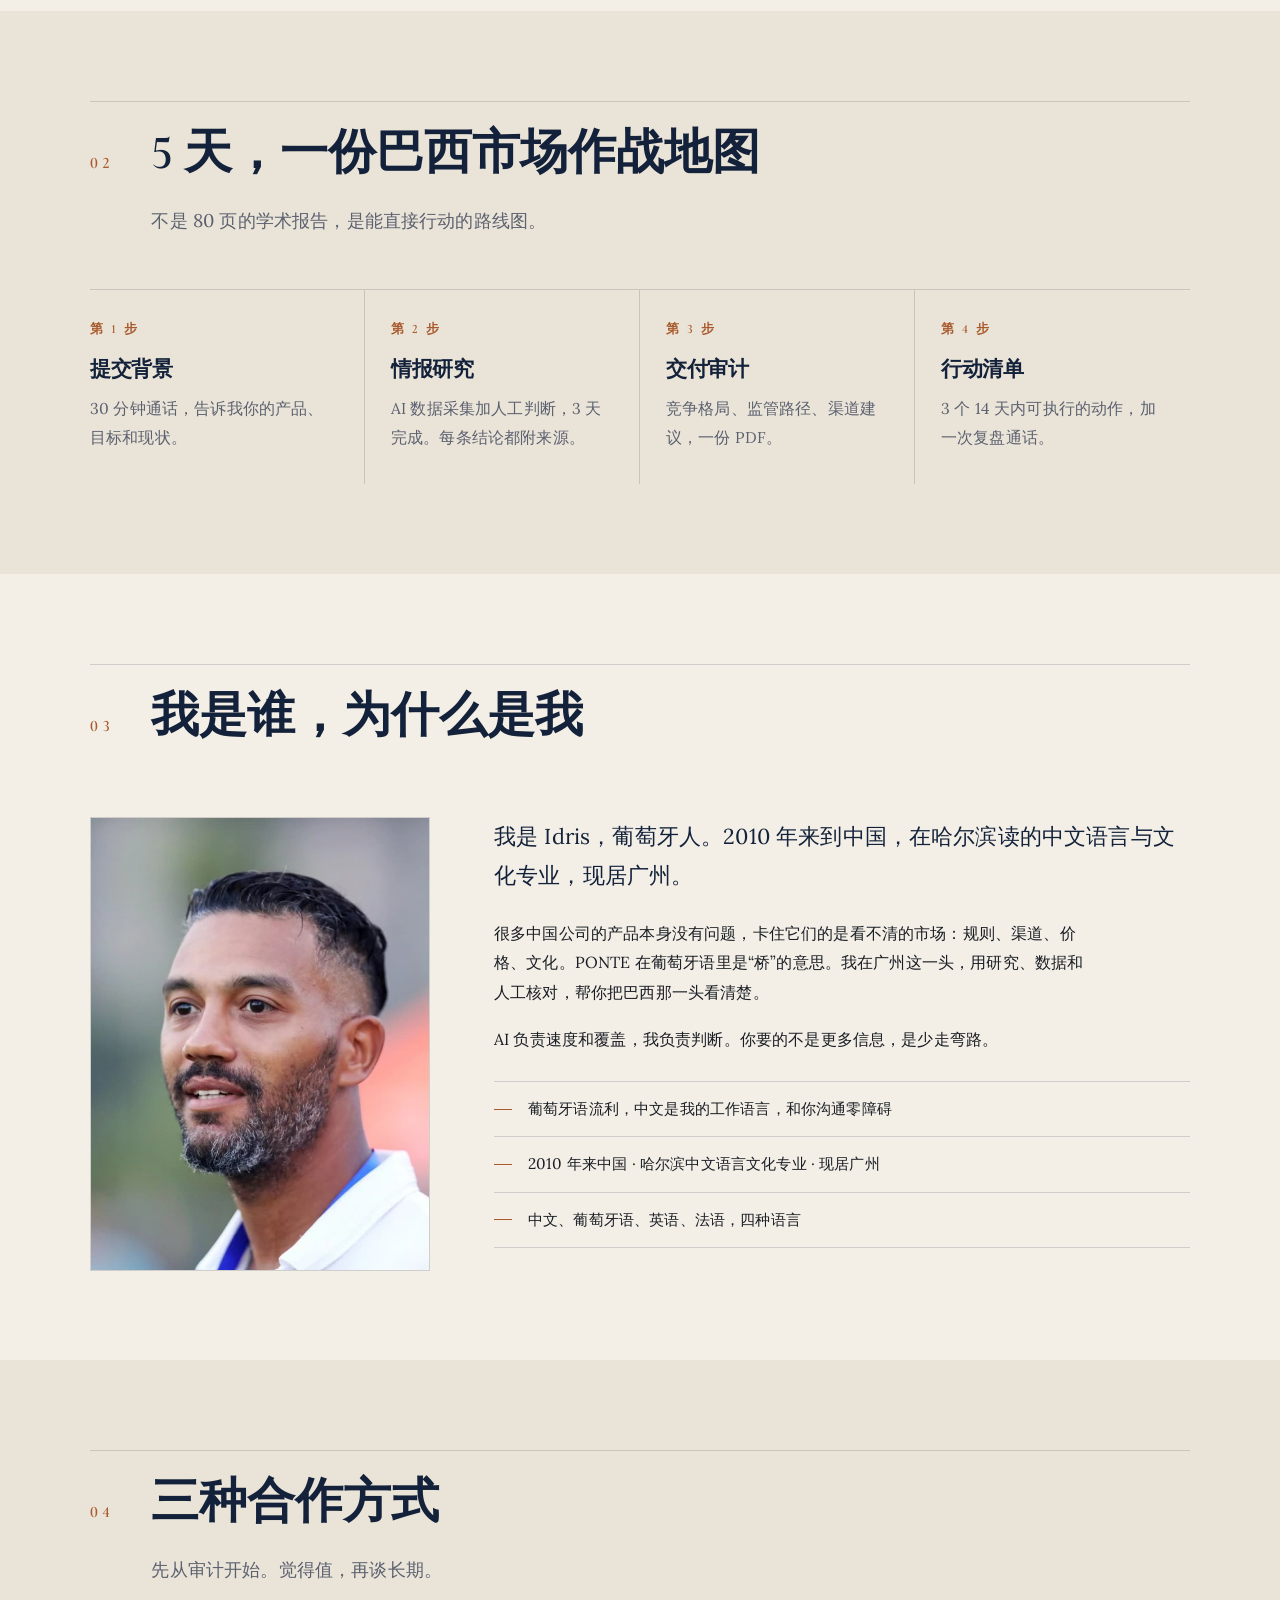
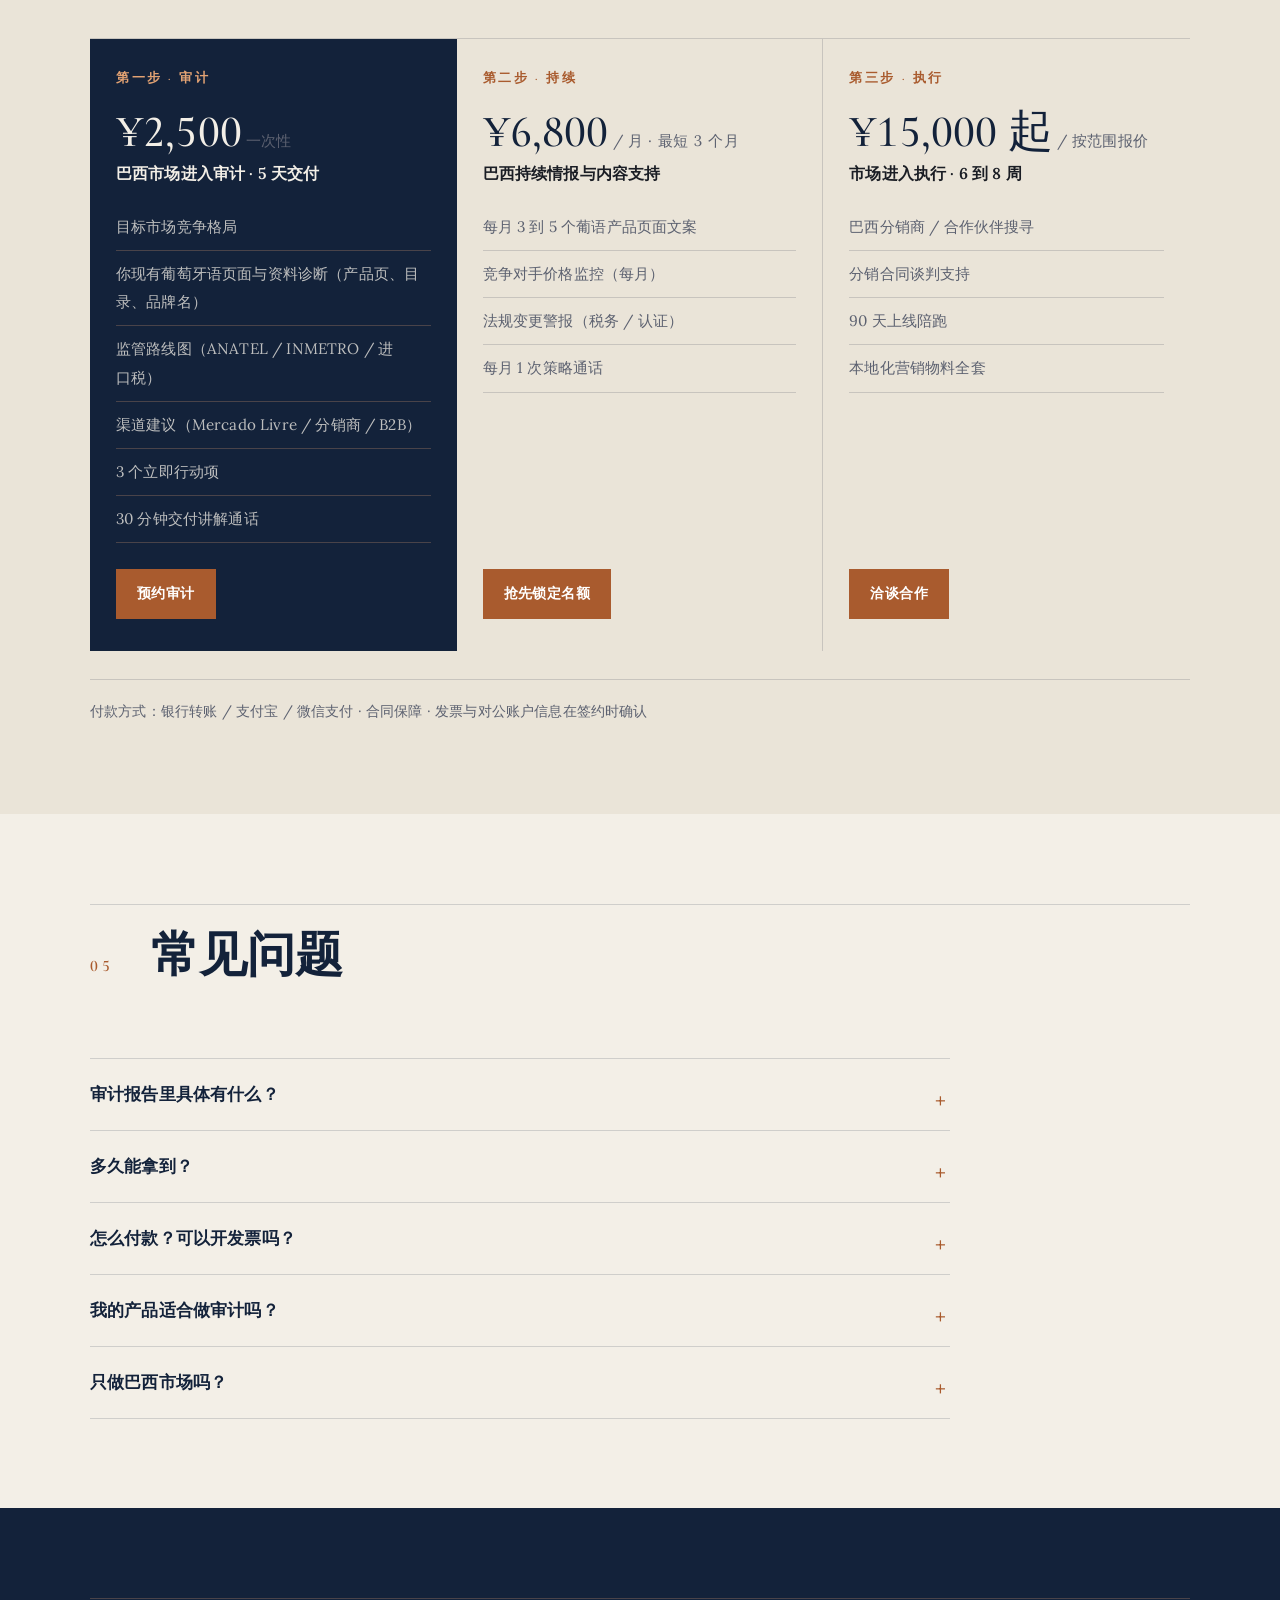
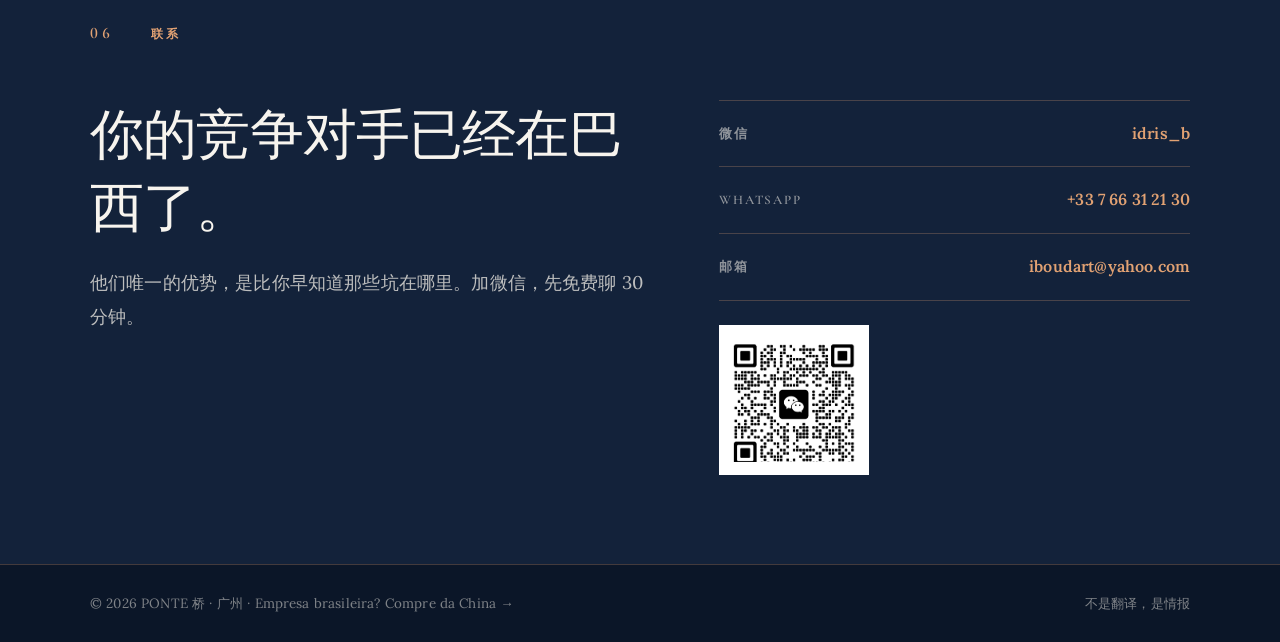
==== commit 07ff2b3d: "Shorten homepage titles and copyright lines to PONTE and Guangzhou. Drop the market-intelligence phr" ====
--- a/index.html
+++ b/index.html
@@ -2,12 +2,12 @@
 <html lang="zh-CN">
 <head>
 <meta charset="UTF-8">
-<meta property="og:title" content="PONTE 桥 · 巴西市场情报">
+<meta property="og:title" content="PONTE 桥">
 <meta property="og:description" content="进入巴西，别再用赔钱交学费。不是翻译，是情报。">
-<meta property="og:image" content="https://baoyidi10-dotcom.github.io/ponte/idris.jpg">
-<meta property="og:url" content="https://baoyidi10-dotcom.github.io/ponte/">
+<meta property="og:image" content="https://pontebrazil.com/idris.jpg">
+<meta property="og:url" content="https://pontebrazil.com/">
 <meta name="viewport" content="width=device-width, initial-scale=1.0">
-<title>PONTE 桥 · 巴西市场情报</title>
+<title>PONTE 桥</title>
 <meta name="description" content="中国公司进入巴西市场，最常栽在文化错误、监管意外和错误定价上。PONTE 用市场情报帮你提前看见这些坑，不是翻译。">
 <link rel="stylesheet" href="ponte.css">
 <script>document.documentElement.classList.add('js')</script>
@@ -218,7 +218,7 @@
   </div>
 </section>
 
-<footer><div class="container"><span>© 2026 PONTE 桥 · 中巴市场情报 · 广州 · <a href="china-desk.html" lang="pt-BR">Empresa brasileira? Compre da China →</a></span><span>不是翻译，是情报</span></div></footer>
+<footer><div class="container"><span>© 2026 PONTE 桥 · 广州 · <a href="china-desk.html" lang="pt-BR">Empresa brasileira? Compre da China →</a></span><span>不是翻译，是情报</span></div></footer>
 
 <script>
 (function(){
--- a/ponte.css
+++ b/ponte.css
@@ -72,7 +72,9 @@
 .nav-cta:hover{background:rgba(226,162,115,.14)}
 .nav-lang{font-family:var(--serif-d);font-weight:600;font-size:13.5px;letter-spacing:.08em;color:rgba(243,239,231,.8);border:1px solid var(--line-dark);padding:8px 12px}
 .nav-lang:hover{color:var(--copper-lt)}
-@media(max-width:820px){.nav-links{display:none}.nav-lang,.nav-links+.nav-cta{margin-left:auto}.nav-cta{padding:8px 12px}}
+@media(max-width:820px){nav{gap:8px}.nav-links{display:none}.nav-links+.nav-lang,.nav-links+.nav-cta{margin-left:auto}.brand,.nav-lang,.nav-cta{white-space:nowrap}.nav-lang{padding:7px 9px}.nav-cta{padding:8px 12px}}
+.sm-hide{display:inline}@media(max-width:480px){.sm-hide{display:none}}
+@media(max-width:360px){nav{gap:6px}.brand{font-size:18px;letter-spacing:.08em}.nav-lang{padding:6px 7px}.nav-cta{padding:7px 9px}}
 
 /* ---------- hero ---------- */
 .hero{background:var(--navy);color:var(--paper);position:relative;overflow:hidden;
